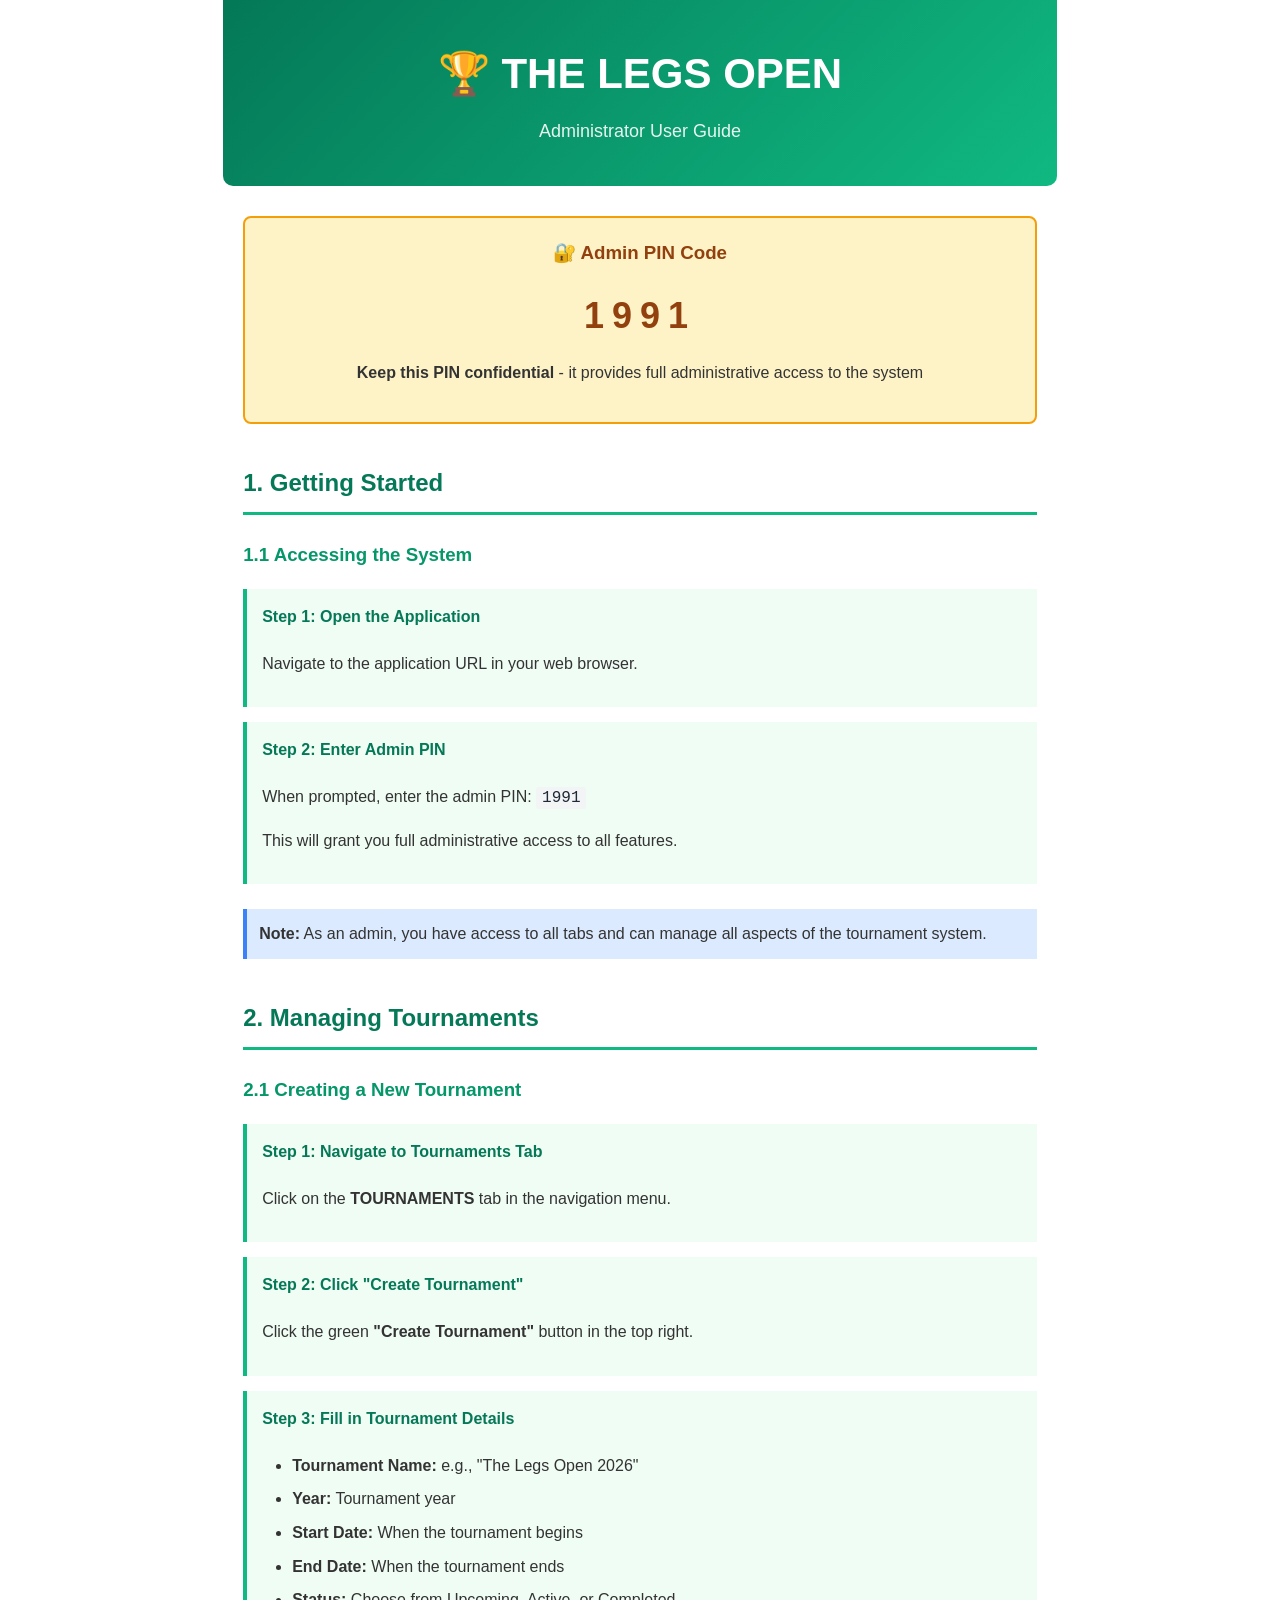
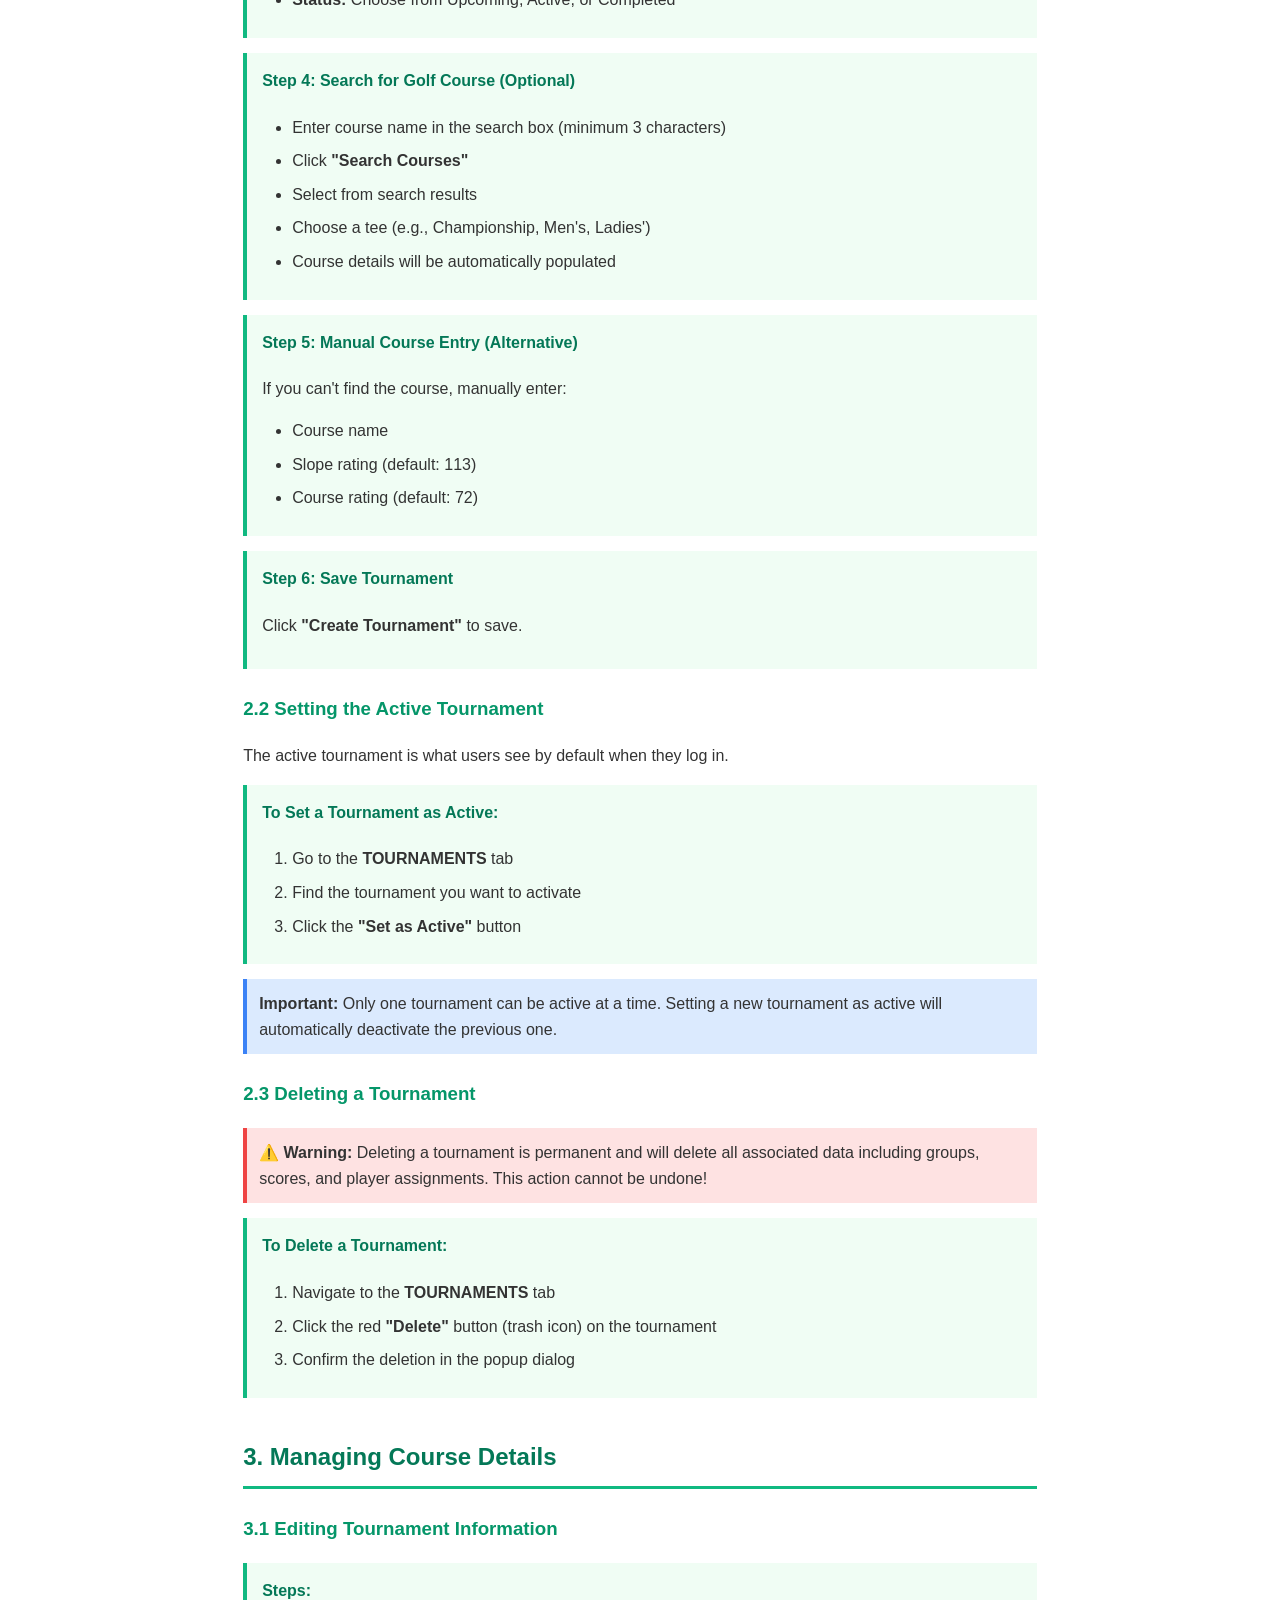
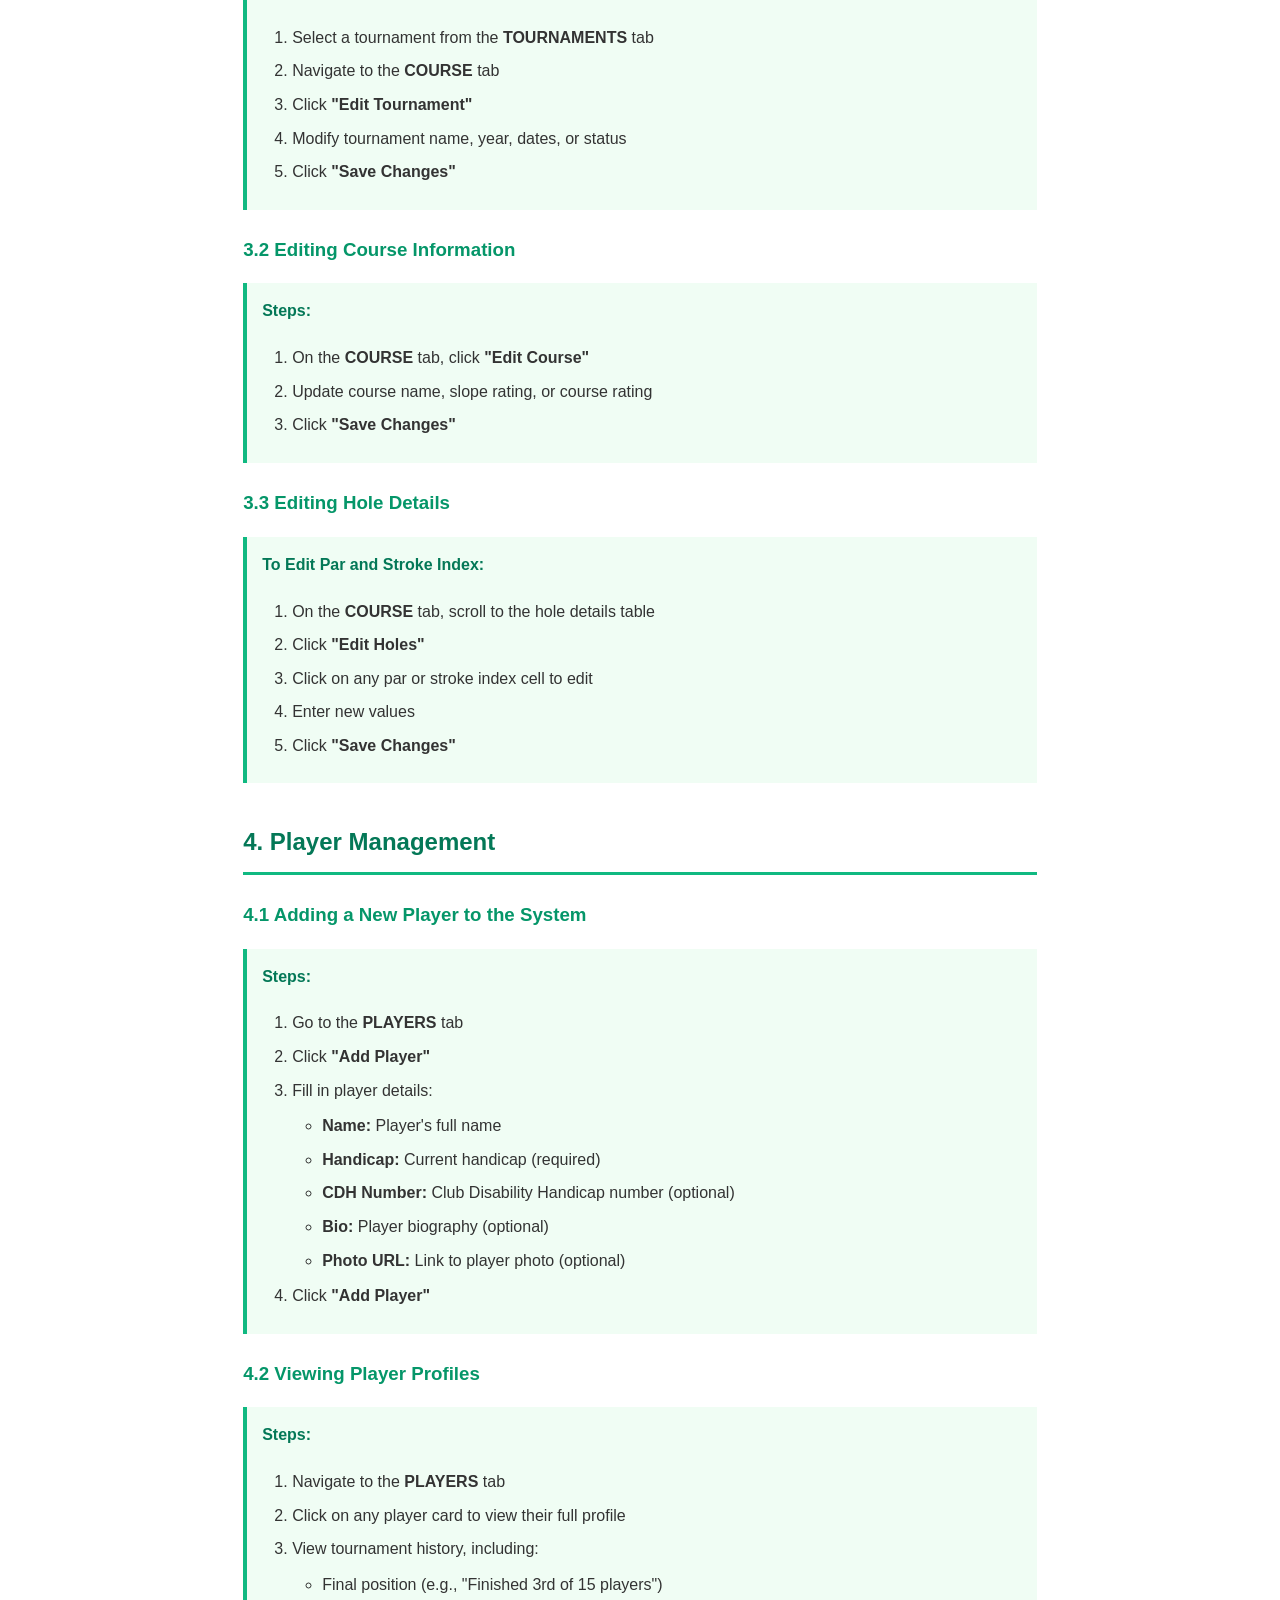
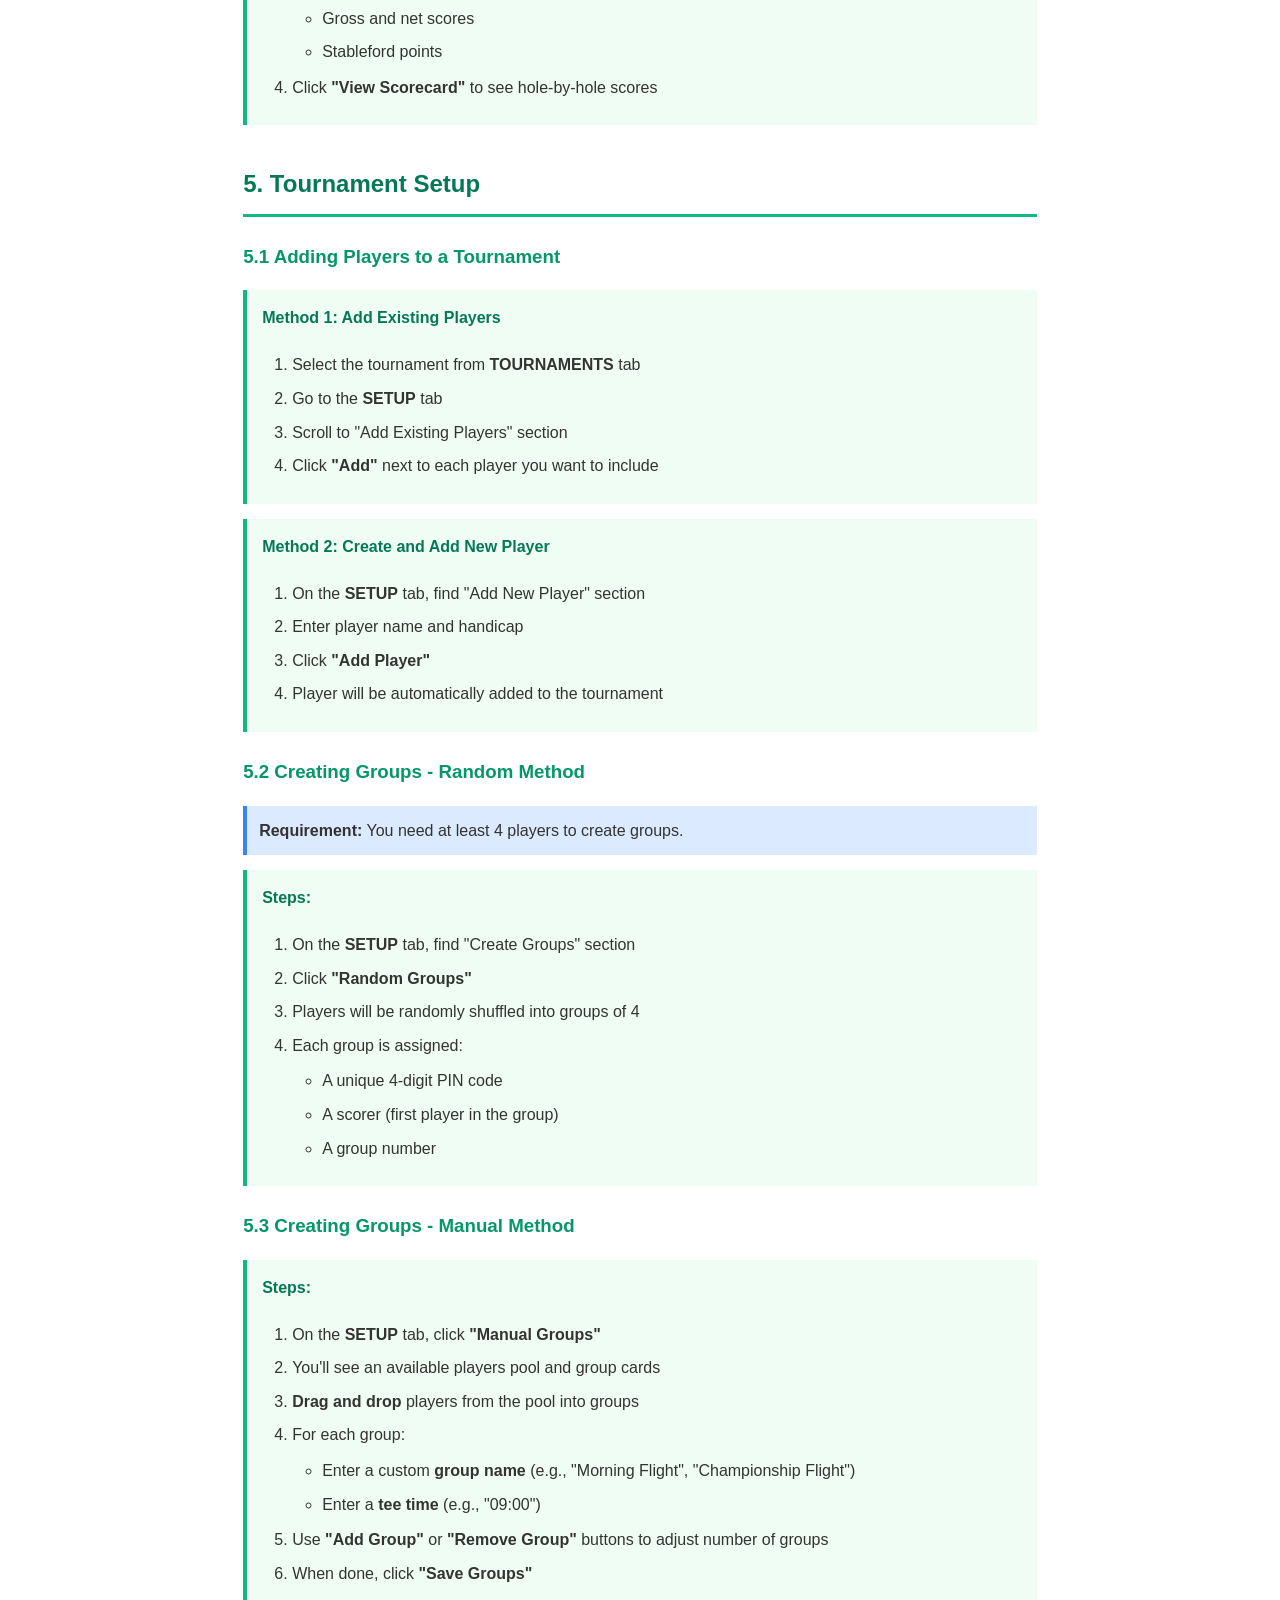
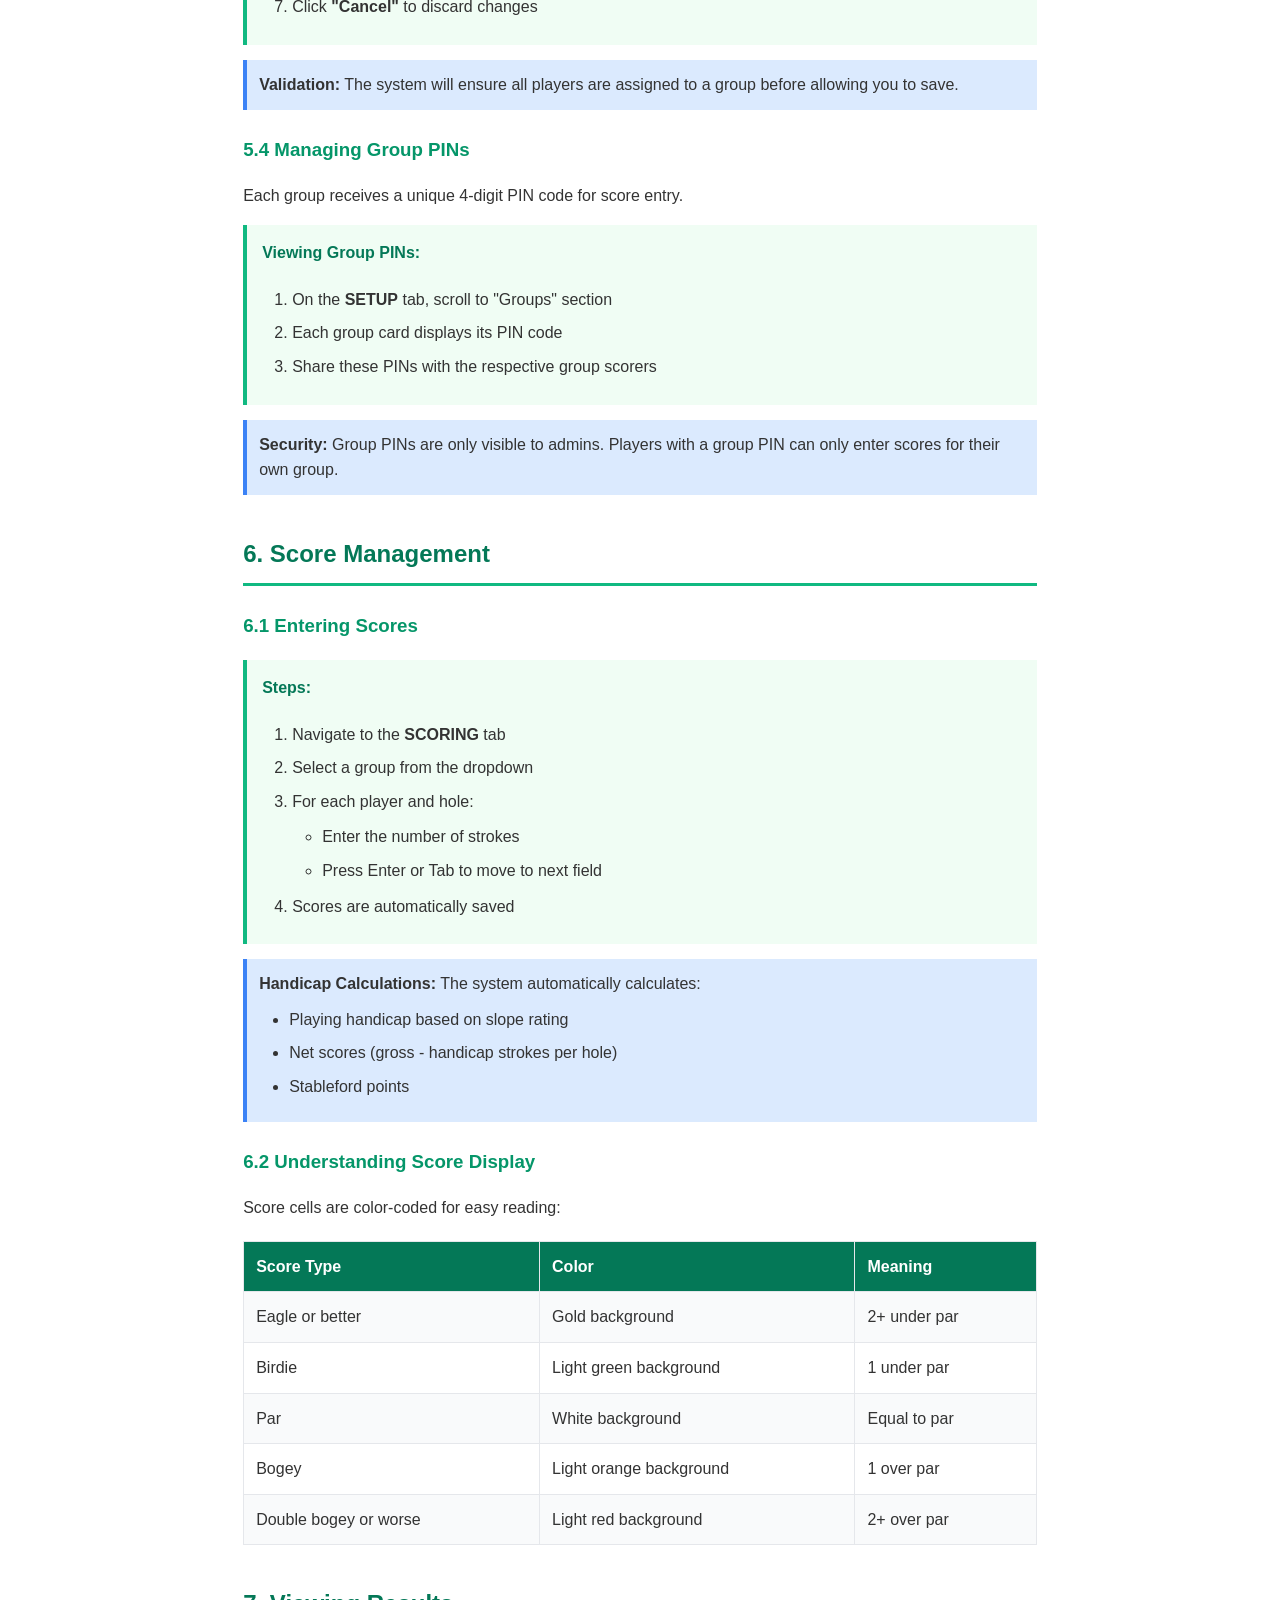
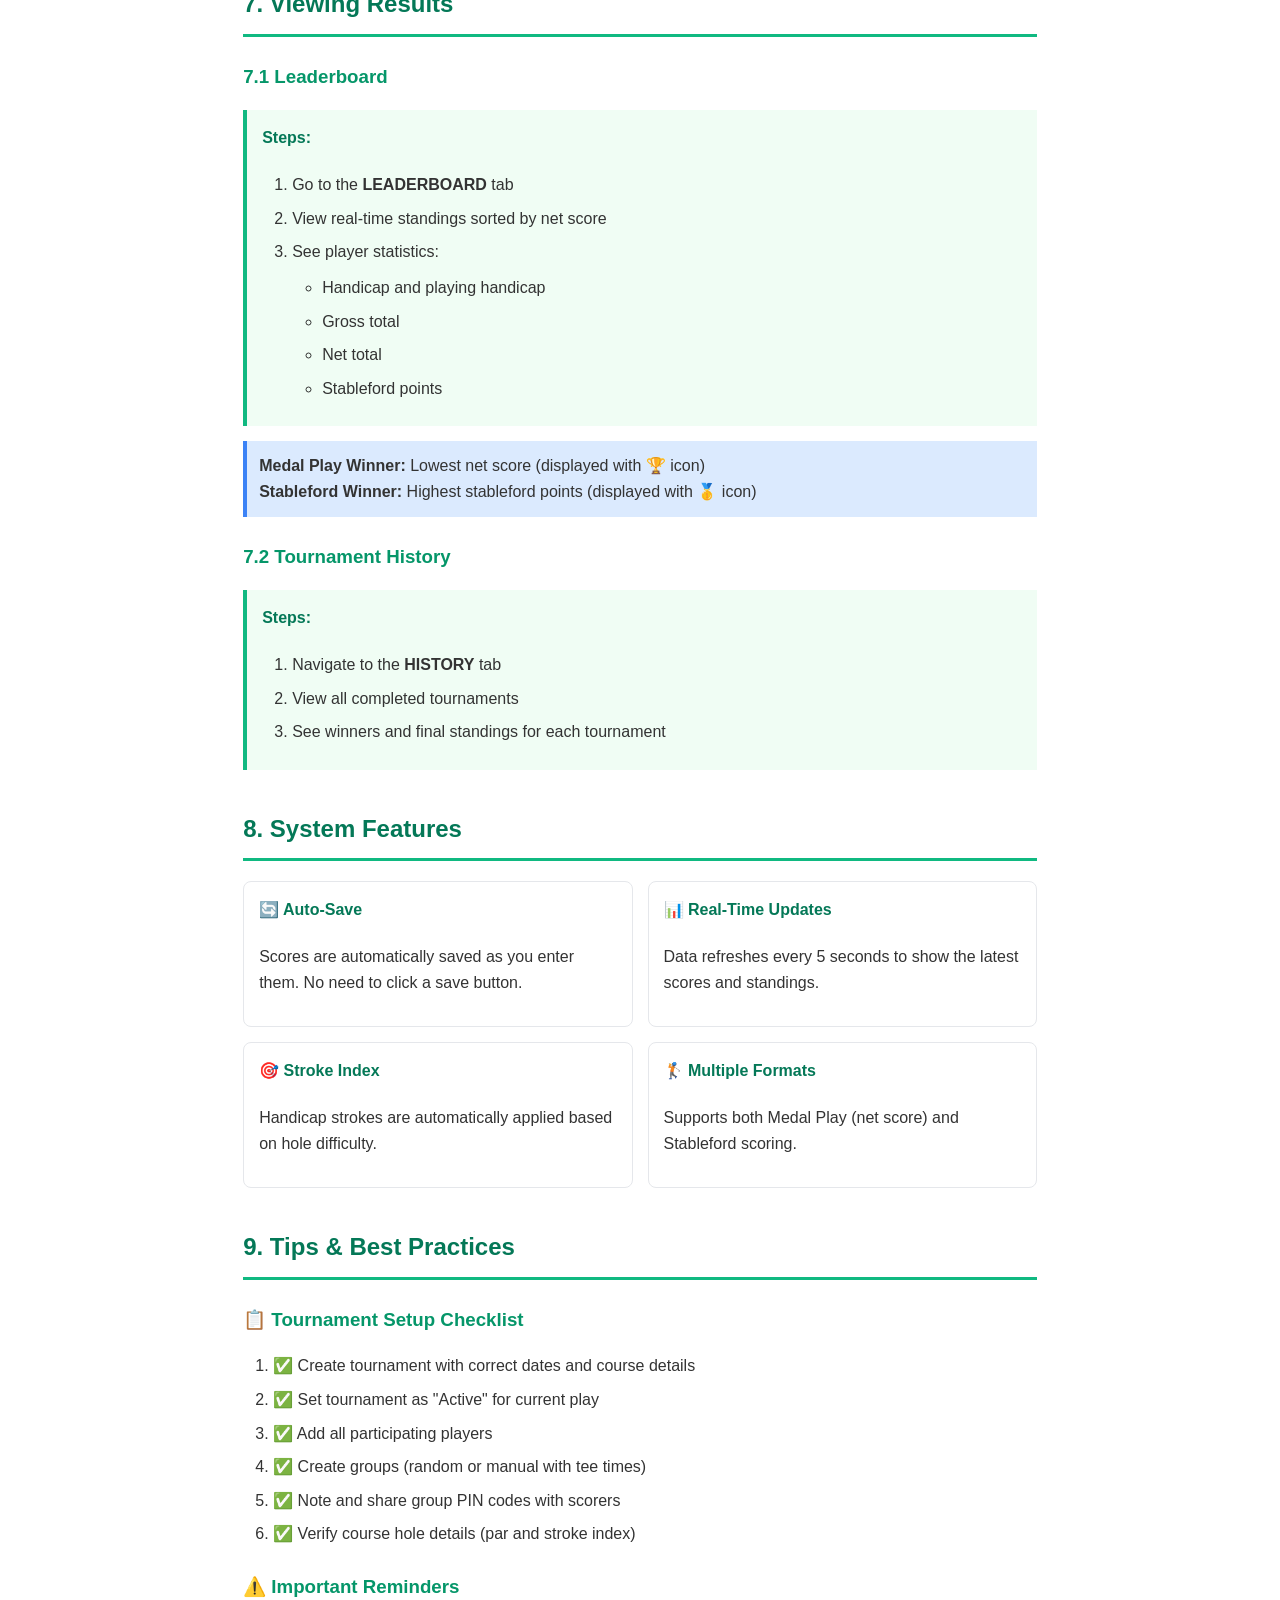
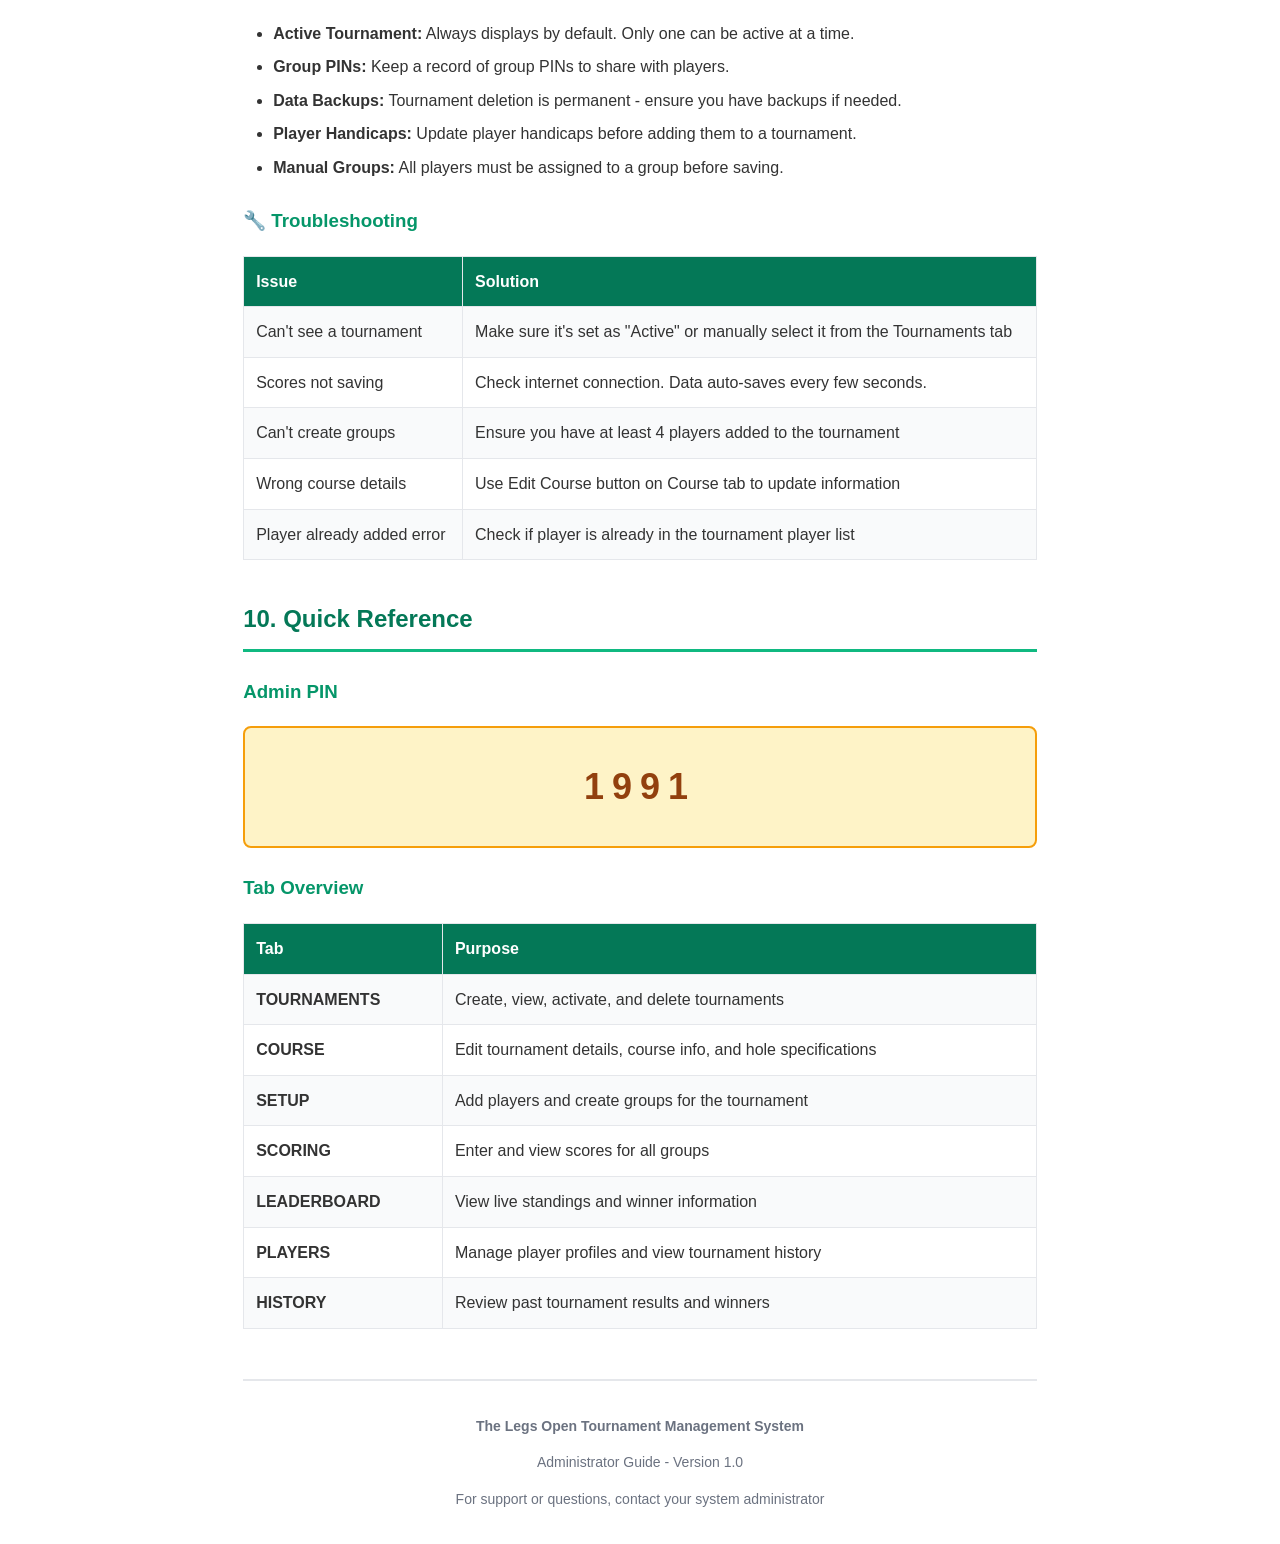
==== admin-guide.html @ a793afdf "initial files" ====
<!DOCTYPE html>
<html lang="en">
<head>
    <meta charset="UTF-8">
    <meta name="viewport" content="width=device-width, initial-scale=1.0">
    <title>The Legs Open - Admin User Guide</title>
    <style>
        @page {
            margin: 2cm;
        }

        body {
            font-family: 'Segoe UI', Tahoma, Geneva, Verdana, sans-serif;
            line-height: 1.6;
            color: #333;
            max-width: 210mm;
            margin: 0 auto;
            padding: 20px;
        }

        .header {
            text-align: center;
            background: linear-gradient(135deg, #047857 0%, #10b981 100%);
            color: white;
            padding: 40px 20px;
            margin: -20px -20px 30px -20px;
            border-radius: 0 0 10px 10px;
        }

        .header h1 {
            margin: 0;
            font-size: 42px;
            font-weight: bold;
        }

        .header p {
            margin: 10px 0 0 0;
            font-size: 18px;
            opacity: 0.9;
        }

        .pin-box {
            background: #fef3c7;
            border: 2px solid #f59e0b;
            border-radius: 8px;
            padding: 20px;
            margin: 20px 0;
            text-align: center;
        }

        .pin-box h3 {
            color: #92400e;
            margin-top: 0;
        }

        .pin-code {
            font-size: 36px;
            font-weight: bold;
            color: #92400e;
            letter-spacing: 8px;
            margin: 10px 0;
        }

        h2 {
            color: #047857;
            border-bottom: 3px solid #10b981;
            padding-bottom: 10px;
            margin-top: 40px;
            page-break-after: avoid;
        }

        h3 {
            color: #059669;
            margin-top: 25px;
            page-break-after: avoid;
        }

        .section {
            margin: 25px 0;
            page-break-inside: avoid;
        }

        .step {
            background: #f0fdf4;
            border-left: 4px solid #10b981;
            padding: 15px;
            margin: 15px 0;
            page-break-inside: avoid;
        }

        .step h4 {
            color: #047857;
            margin-top: 0;
        }

        .note {
            background: #dbeafe;
            border-left: 4px solid #3b82f6;
            padding: 12px;
            margin: 15px 0;
            page-break-inside: avoid;
        }

        .warning {
            background: #fee2e2;
            border-left: 4px solid #ef4444;
            padding: 12px;
            margin: 15px 0;
            page-break-inside: avoid;
        }

        ul, ol {
            margin: 10px 0;
            padding-left: 30px;
        }

        li {
            margin: 8px 0;
        }

        code {
            background: #f3f4f6;
            padding: 2px 6px;
            border-radius: 3px;
            font-family: 'Courier New', monospace;
            color: #1f2937;
        }

        .feature-grid {
            display: grid;
            grid-template-columns: 1fr 1fr;
            gap: 15px;
            margin: 20px 0;
        }

        .feature-card {
            background: white;
            border: 1px solid #e5e7eb;
            border-radius: 8px;
            padding: 15px;
            page-break-inside: avoid;
        }

        .feature-card h4 {
            color: #047857;
            margin-top: 0;
        }

        table {
            width: 100%;
            border-collapse: collapse;
            margin: 20px 0;
            page-break-inside: avoid;
        }

        th, td {
            border: 1px solid #e5e7eb;
            padding: 12px;
            text-align: left;
        }

        th {
            background: #047857;
            color: white;
            font-weight: bold;
        }

        tr:nth-child(even) {
            background: #f9fafb;
        }

        .footer {
            margin-top: 50px;
            padding-top: 20px;
            border-top: 2px solid #e5e7eb;
            text-align: center;
            color: #6b7280;
            font-size: 14px;
        }
    </style>
</head>
<body>
    <div class="header">
        <h1>🏆 THE LEGS OPEN</h1>
        <p>Administrator User Guide</p>
    </div>

    <div class="pin-box">
        <h3>🔐 Admin PIN Code</h3>
        <div class="pin-code">1991</div>
        <p><strong>Keep this PIN confidential</strong> - it provides full administrative access to the system</p>
    </div>

    <h2>1. Getting Started</h2>

    <div class="section">
        <h3>1.1 Accessing the System</h3>
        <div class="step">
            <h4>Step 1: Open the Application</h4>
            <p>Navigate to the application URL in your web browser.</p>
        </div>

        <div class="step">
            <h4>Step 2: Enter Admin PIN</h4>
            <p>When prompted, enter the admin PIN: <code>1991</code></p>
            <p>This will grant you full administrative access to all features.</p>
        </div>
    </div>

    <div class="note">
        <strong>Note:</strong> As an admin, you have access to all tabs and can manage all aspects of the tournament system.
    </div>

    <h2>2. Managing Tournaments</h2>

    <div class="section">
        <h3>2.1 Creating a New Tournament</h3>
        <div class="step">
            <h4>Step 1: Navigate to Tournaments Tab</h4>
            <p>Click on the <strong>TOURNAMENTS</strong> tab in the navigation menu.</p>
        </div>

        <div class="step">
            <h4>Step 2: Click "Create Tournament"</h4>
            <p>Click the green <strong>"Create Tournament"</strong> button in the top right.</p>
        </div>

        <div class="step">
            <h4>Step 3: Fill in Tournament Details</h4>
            <ul>
                <li><strong>Tournament Name:</strong> e.g., "The Legs Open 2026"</li>
                <li><strong>Year:</strong> Tournament year</li>
                <li><strong>Start Date:</strong> When the tournament begins</li>
                <li><strong>End Date:</strong> When the tournament ends</li>
                <li><strong>Status:</strong> Choose from Upcoming, Active, or Completed</li>
            </ul>
        </div>

        <div class="step">
            <h4>Step 4: Search for Golf Course (Optional)</h4>
            <ul>
                <li>Enter course name in the search box (minimum 3 characters)</li>
                <li>Click <strong>"Search Courses"</strong></li>
                <li>Select from search results</li>
                <li>Choose a tee (e.g., Championship, Men's, Ladies')</li>
                <li>Course details will be automatically populated</li>
            </ul>
        </div>

        <div class="step">
            <h4>Step 5: Manual Course Entry (Alternative)</h4>
            <p>If you can't find the course, manually enter:</p>
            <ul>
                <li>Course name</li>
                <li>Slope rating (default: 113)</li>
                <li>Course rating (default: 72)</li>
            </ul>
        </div>

        <div class="step">
            <h4>Step 6: Save Tournament</h4>
            <p>Click <strong>"Create Tournament"</strong> to save.</p>
        </div>
    </div>

    <div class="section">
        <h3>2.2 Setting the Active Tournament</h3>
        <p>The active tournament is what users see by default when they log in.</p>
        <div class="step">
            <h4>To Set a Tournament as Active:</h4>
            <ol>
                <li>Go to the <strong>TOURNAMENTS</strong> tab</li>
                <li>Find the tournament you want to activate</li>
                <li>Click the <strong>"Set as Active"</strong> button</li>
            </ol>
        </div>

        <div class="note">
            <strong>Important:</strong> Only one tournament can be active at a time. Setting a new tournament as active will automatically deactivate the previous one.
        </div>
    </div>

    <div class="section">
        <h3>2.3 Deleting a Tournament</h3>
        <div class="warning">
            <strong>⚠️ Warning:</strong> Deleting a tournament is permanent and will delete all associated data including groups, scores, and player assignments. This action cannot be undone!
        </div>

        <div class="step">
            <h4>To Delete a Tournament:</h4>
            <ol>
                <li>Navigate to the <strong>TOURNAMENTS</strong> tab</li>
                <li>Click the red <strong>"Delete"</strong> button (trash icon) on the tournament</li>
                <li>Confirm the deletion in the popup dialog</li>
            </ol>
        </div>
    </div>

    <h2>3. Managing Course Details</h2>

    <div class="section">
        <h3>3.1 Editing Tournament Information</h3>
        <div class="step">
            <h4>Steps:</h4>
            <ol>
                <li>Select a tournament from the <strong>TOURNAMENTS</strong> tab</li>
                <li>Navigate to the <strong>COURSE</strong> tab</li>
                <li>Click <strong>"Edit Tournament"</strong></li>
                <li>Modify tournament name, year, dates, or status</li>
                <li>Click <strong>"Save Changes"</strong></li>
            </ol>
        </div>
    </div>

    <div class="section">
        <h3>3.2 Editing Course Information</h3>
        <div class="step">
            <h4>Steps:</h4>
            <ol>
                <li>On the <strong>COURSE</strong> tab, click <strong>"Edit Course"</strong></li>
                <li>Update course name, slope rating, or course rating</li>
                <li>Click <strong>"Save Changes"</strong></li>
            </ol>
        </div>
    </div>

    <div class="section">
        <h3>3.3 Editing Hole Details</h3>
        <div class="step">
            <h4>To Edit Par and Stroke Index:</h4>
            <ol>
                <li>On the <strong>COURSE</strong> tab, scroll to the hole details table</li>
                <li>Click <strong>"Edit Holes"</strong></li>
                <li>Click on any par or stroke index cell to edit</li>
                <li>Enter new values</li>
                <li>Click <strong>"Save Changes"</strong></li>
            </ol>
        </div>
    </div>

    <h2>4. Player Management</h2>

    <div class="section">
        <h3>4.1 Adding a New Player to the System</h3>
        <div class="step">
            <h4>Steps:</h4>
            <ol>
                <li>Go to the <strong>PLAYERS</strong> tab</li>
                <li>Click <strong>"Add Player"</strong></li>
                <li>Fill in player details:
                    <ul>
                        <li><strong>Name:</strong> Player's full name</li>
                        <li><strong>Handicap:</strong> Current handicap (required)</li>
                        <li><strong>CDH Number:</strong> Club Disability Handicap number (optional)</li>
                        <li><strong>Bio:</strong> Player biography (optional)</li>
                        <li><strong>Photo URL:</strong> Link to player photo (optional)</li>
                    </ul>
                </li>
                <li>Click <strong>"Add Player"</strong></li>
            </ol>
        </div>
    </div>

    <div class="section">
        <h3>4.2 Viewing Player Profiles</h3>
        <div class="step">
            <h4>Steps:</h4>
            <ol>
                <li>Navigate to the <strong>PLAYERS</strong> tab</li>
                <li>Click on any player card to view their full profile</li>
                <li>View tournament history, including:
                    <ul>
                        <li>Final position (e.g., "Finished 3rd of 15 players")</li>
                        <li>Gross and net scores</li>
                        <li>Stableford points</li>
                    </ul>
                </li>
                <li>Click <strong>"View Scorecard"</strong> to see hole-by-hole scores</li>
            </ol>
        </div>
    </div>

    <h2>5. Tournament Setup</h2>

    <div class="section">
        <h3>5.1 Adding Players to a Tournament</h3>

        <div class="step">
            <h4>Method 1: Add Existing Players</h4>
            <ol>
                <li>Select the tournament from <strong>TOURNAMENTS</strong> tab</li>
                <li>Go to the <strong>SETUP</strong> tab</li>
                <li>Scroll to "Add Existing Players" section</li>
                <li>Click <strong>"Add"</strong> next to each player you want to include</li>
            </ol>
        </div>

        <div class="step">
            <h4>Method 2: Create and Add New Player</h4>
            <ol>
                <li>On the <strong>SETUP</strong> tab, find "Add New Player" section</li>
                <li>Enter player name and handicap</li>
                <li>Click <strong>"Add Player"</strong></li>
                <li>Player will be automatically added to the tournament</li>
            </ol>
        </div>
    </div>

    <div class="section">
        <h3>5.2 Creating Groups - Random Method</h3>
        <div class="note">
            <strong>Requirement:</strong> You need at least 4 players to create groups.
        </div>

        <div class="step">
            <h4>Steps:</h4>
            <ol>
                <li>On the <strong>SETUP</strong> tab, find "Create Groups" section</li>
                <li>Click <strong>"Random Groups"</strong></li>
                <li>Players will be randomly shuffled into groups of 4</li>
                <li>Each group is assigned:
                    <ul>
                        <li>A unique 4-digit PIN code</li>
                        <li>A scorer (first player in the group)</li>
                        <li>A group number</li>
                    </ul>
                </li>
            </ol>
        </div>
    </div>

    <div class="section">
        <h3>5.3 Creating Groups - Manual Method</h3>
        <div class="step">
            <h4>Steps:</h4>
            <ol>
                <li>On the <strong>SETUP</strong> tab, click <strong>"Manual Groups"</strong></li>
                <li>You'll see an available players pool and group cards</li>
                <li><strong>Drag and drop</strong> players from the pool into groups</li>
                <li>For each group:
                    <ul>
                        <li>Enter a custom <strong>group name</strong> (e.g., "Morning Flight", "Championship Flight")</li>
                        <li>Enter a <strong>tee time</strong> (e.g., "09:00")</li>
                    </ul>
                </li>
                <li>Use <strong>"Add Group"</strong> or <strong>"Remove Group"</strong> buttons to adjust number of groups</li>
                <li>When done, click <strong>"Save Groups"</strong></li>
                <li>Click <strong>"Cancel"</strong> to discard changes</li>
            </ol>
        </div>

        <div class="note">
            <strong>Validation:</strong> The system will ensure all players are assigned to a group before allowing you to save.
        </div>
    </div>

    <div class="section">
        <h3>5.4 Managing Group PINs</h3>
        <p>Each group receives a unique 4-digit PIN code for score entry.</p>

        <div class="step">
            <h4>Viewing Group PINs:</h4>
            <ol>
                <li>On the <strong>SETUP</strong> tab, scroll to "Groups" section</li>
                <li>Each group card displays its PIN code</li>
                <li>Share these PINs with the respective group scorers</li>
            </ol>
        </div>

        <div class="note">
            <strong>Security:</strong> Group PINs are only visible to admins. Players with a group PIN can only enter scores for their own group.
        </div>
    </div>

    <h2>6. Score Management</h2>

    <div class="section">
        <h3>6.1 Entering Scores</h3>
        <div class="step">
            <h4>Steps:</h4>
            <ol>
                <li>Navigate to the <strong>SCORING</strong> tab</li>
                <li>Select a group from the dropdown</li>
                <li>For each player and hole:
                    <ul>
                        <li>Enter the number of strokes</li>
                        <li>Press Enter or Tab to move to next field</li>
                    </ul>
                </li>
                <li>Scores are automatically saved</li>
            </ol>
        </div>

        <div class="note">
            <strong>Handicap Calculations:</strong> The system automatically calculates:
            <ul>
                <li>Playing handicap based on slope rating</li>
                <li>Net scores (gross - handicap strokes per hole)</li>
                <li>Stableford points</li>
            </ul>
        </div>
    </div>

    <div class="section">
        <h3>6.2 Understanding Score Display</h3>
        <p>Score cells are color-coded for easy reading:</p>
        <table>
            <tr>
                <th>Score Type</th>
                <th>Color</th>
                <th>Meaning</th>
            </tr>
            <tr>
                <td>Eagle or better</td>
                <td>Gold background</td>
                <td>2+ under par</td>
            </tr>
            <tr>
                <td>Birdie</td>
                <td>Light green background</td>
                <td>1 under par</td>
            </tr>
            <tr>
                <td>Par</td>
                <td>White background</td>
                <td>Equal to par</td>
            </tr>
            <tr>
                <td>Bogey</td>
                <td>Light orange background</td>
                <td>1 over par</td>
            </tr>
            <tr>
                <td>Double bogey or worse</td>
                <td>Light red background</td>
                <td>2+ over par</td>
            </tr>
        </table>
    </div>

    <h2>7. Viewing Results</h2>

    <div class="section">
        <h3>7.1 Leaderboard</h3>
        <div class="step">
            <h4>Steps:</h4>
            <ol>
                <li>Go to the <strong>LEADERBOARD</strong> tab</li>
                <li>View real-time standings sorted by net score</li>
                <li>See player statistics:
                    <ul>
                        <li>Handicap and playing handicap</li>
                        <li>Gross total</li>
                        <li>Net total</li>
                        <li>Stableford points</li>
                    </ul>
                </li>
            </ol>
        </div>

        <div class="note">
            <strong>Medal Play Winner:</strong> Lowest net score (displayed with 🏆 icon)<br>
            <strong>Stableford Winner:</strong> Highest stableford points (displayed with 🥇 icon)
        </div>
    </div>

    <div class="section">
        <h3>7.2 Tournament History</h3>
        <div class="step">
            <h4>Steps:</h4>
            <ol>
                <li>Navigate to the <strong>HISTORY</strong> tab</li>
                <li>View all completed tournaments</li>
                <li>See winners and final standings for each tournament</li>
            </ol>
        </div>
    </div>

    <h2>8. System Features</h2>

    <div class="feature-grid">
        <div class="feature-card">
            <h4>🔄 Auto-Save</h4>
            <p>Scores are automatically saved as you enter them. No need to click a save button.</p>
        </div>

        <div class="feature-card">
            <h4>📊 Real-Time Updates</h4>
            <p>Data refreshes every 5 seconds to show the latest scores and standings.</p>
        </div>

        <div class="feature-card">
            <h4>🎯 Stroke Index</h4>
            <p>Handicap strokes are automatically applied based on hole difficulty.</p>
        </div>

        <div class="feature-card">
            <h4>🏌️ Multiple Formats</h4>
            <p>Supports both Medal Play (net score) and Stableford scoring.</p>
        </div>
    </div>

    <h2>9. Tips & Best Practices</h2>

    <div class="section">
        <h3>📋 Tournament Setup Checklist</h3>
        <ol>
            <li>✅ Create tournament with correct dates and course details</li>
            <li>✅ Set tournament as "Active" for current play</li>
            <li>✅ Add all participating players</li>
            <li>✅ Create groups (random or manual with tee times)</li>
            <li>✅ Note and share group PIN codes with scorers</li>
            <li>✅ Verify course hole details (par and stroke index)</li>
        </ol>
    </div>

    <div class="section">
        <h3>⚠️ Important Reminders</h3>
        <ul>
            <li><strong>Active Tournament:</strong> Always displays by default. Only one can be active at a time.</li>
            <li><strong>Group PINs:</strong> Keep a record of group PINs to share with players.</li>
            <li><strong>Data Backups:</strong> Tournament deletion is permanent - ensure you have backups if needed.</li>
            <li><strong>Player Handicaps:</strong> Update player handicaps before adding them to a tournament.</li>
            <li><strong>Manual Groups:</strong> All players must be assigned to a group before saving.</li>
        </ul>
    </div>

    <div class="section">
        <h3>🔧 Troubleshooting</h3>
        <table>
            <tr>
                <th>Issue</th>
                <th>Solution</th>
            </tr>
            <tr>
                <td>Can't see a tournament</td>
                <td>Make sure it's set as "Active" or manually select it from the Tournaments tab</td>
            </tr>
            <tr>
                <td>Scores not saving</td>
                <td>Check internet connection. Data auto-saves every few seconds.</td>
            </tr>
            <tr>
                <td>Can't create groups</td>
                <td>Ensure you have at least 4 players added to the tournament</td>
            </tr>
            <tr>
                <td>Wrong course details</td>
                <td>Use Edit Course button on Course tab to update information</td>
            </tr>
            <tr>
                <td>Player already added error</td>
                <td>Check if player is already in the tournament player list</td>
            </tr>
        </table>
    </div>

    <h2>10. Quick Reference</h2>

    <div class="section">
        <h3>Admin PIN</h3>
        <div class="pin-box">
            <div class="pin-code">1991</div>
        </div>
    </div>

    <div class="section">
        <h3>Tab Overview</h3>
        <table>
            <tr>
                <th>Tab</th>
                <th>Purpose</th>
            </tr>
            <tr>
                <td><strong>TOURNAMENTS</strong></td>
                <td>Create, view, activate, and delete tournaments</td>
            </tr>
            <tr>
                <td><strong>COURSE</strong></td>
                <td>Edit tournament details, course info, and hole specifications</td>
            </tr>
            <tr>
                <td><strong>SETUP</strong></td>
                <td>Add players and create groups for the tournament</td>
            </tr>
            <tr>
                <td><strong>SCORING</strong></td>
                <td>Enter and view scores for all groups</td>
            </tr>
            <tr>
                <td><strong>LEADERBOARD</strong></td>
                <td>View live standings and winner information</td>
            </tr>
            <tr>
                <td><strong>PLAYERS</strong></td>
                <td>Manage player profiles and view tournament history</td>
            </tr>
            <tr>
                <td><strong>HISTORY</strong></td>
                <td>Review past tournament results and winners</td>
            </tr>
        </table>
    </div>

    <div class="footer">
        <p><strong>The Legs Open Tournament Management System</strong></p>
        <p>Administrator Guide - Version 1.0</p>
        <p>For support or questions, contact your system administrator</p>
    </div>
</body>
</html>
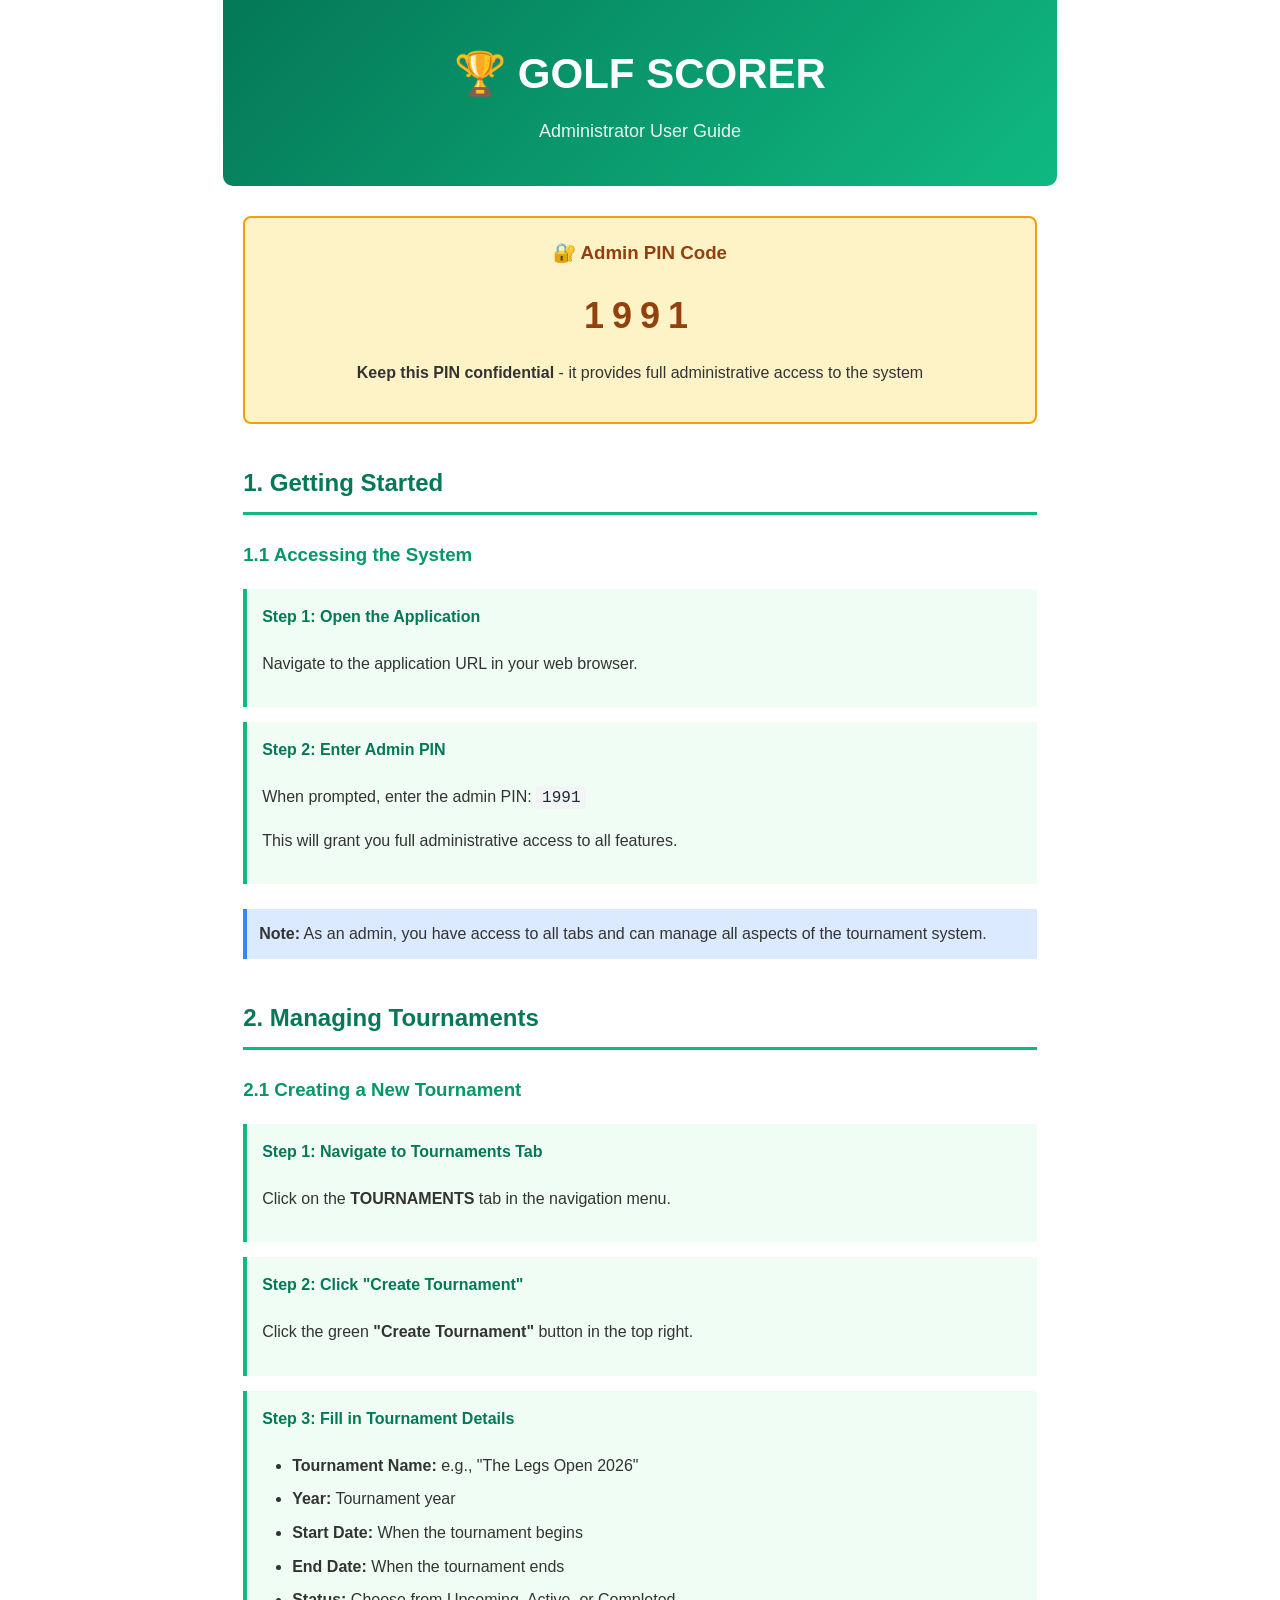
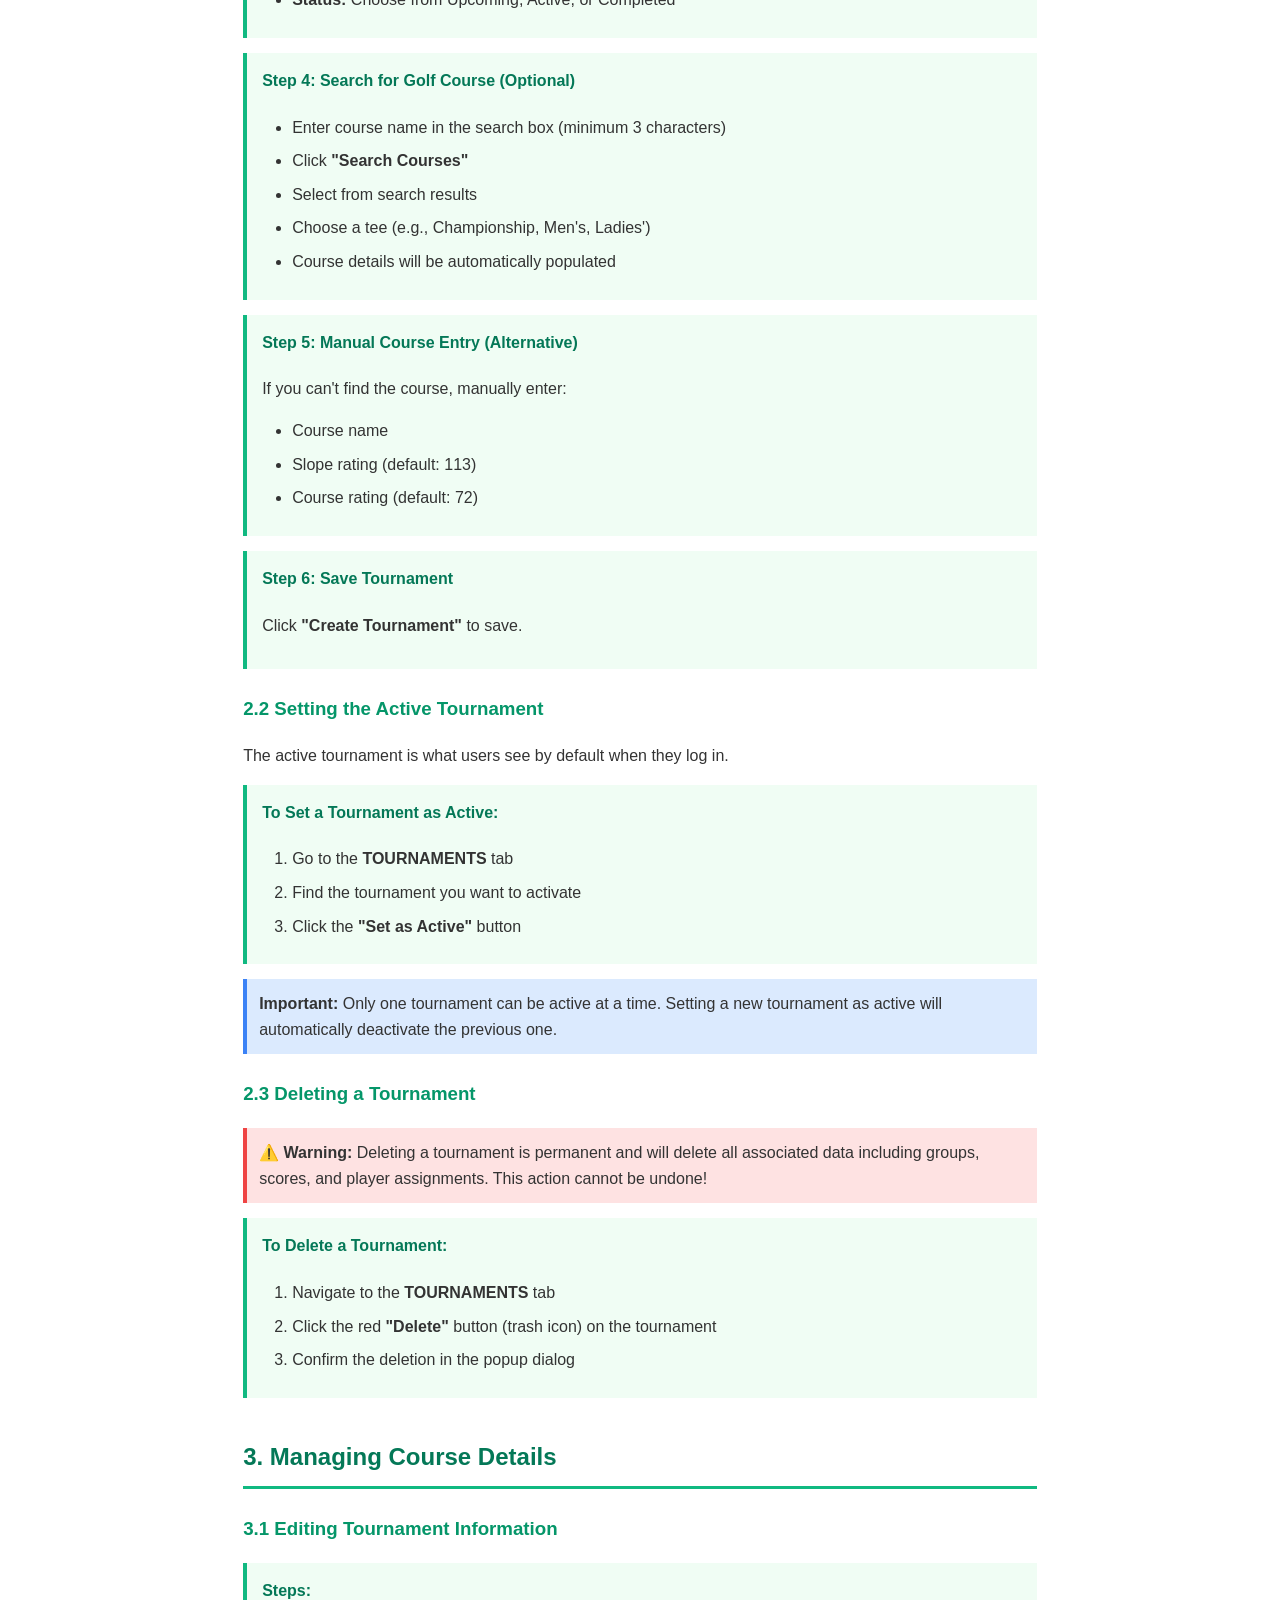
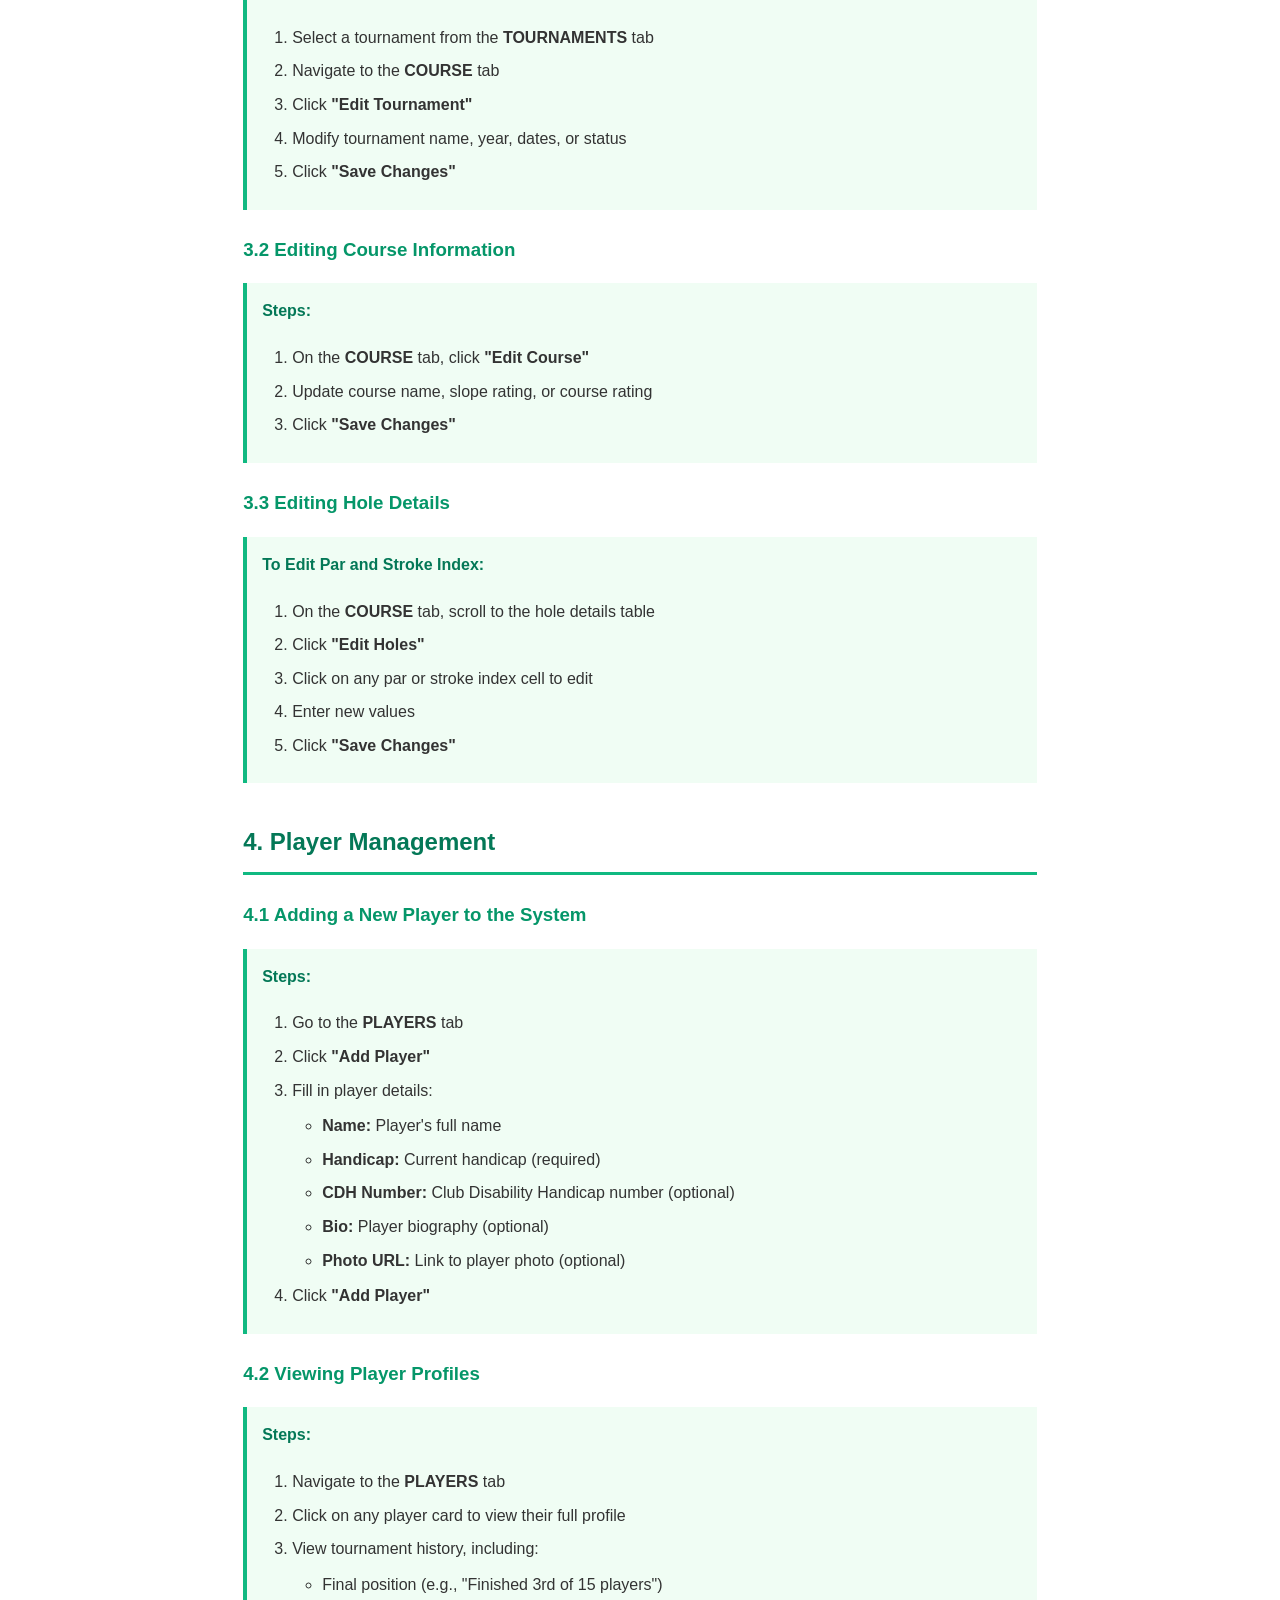
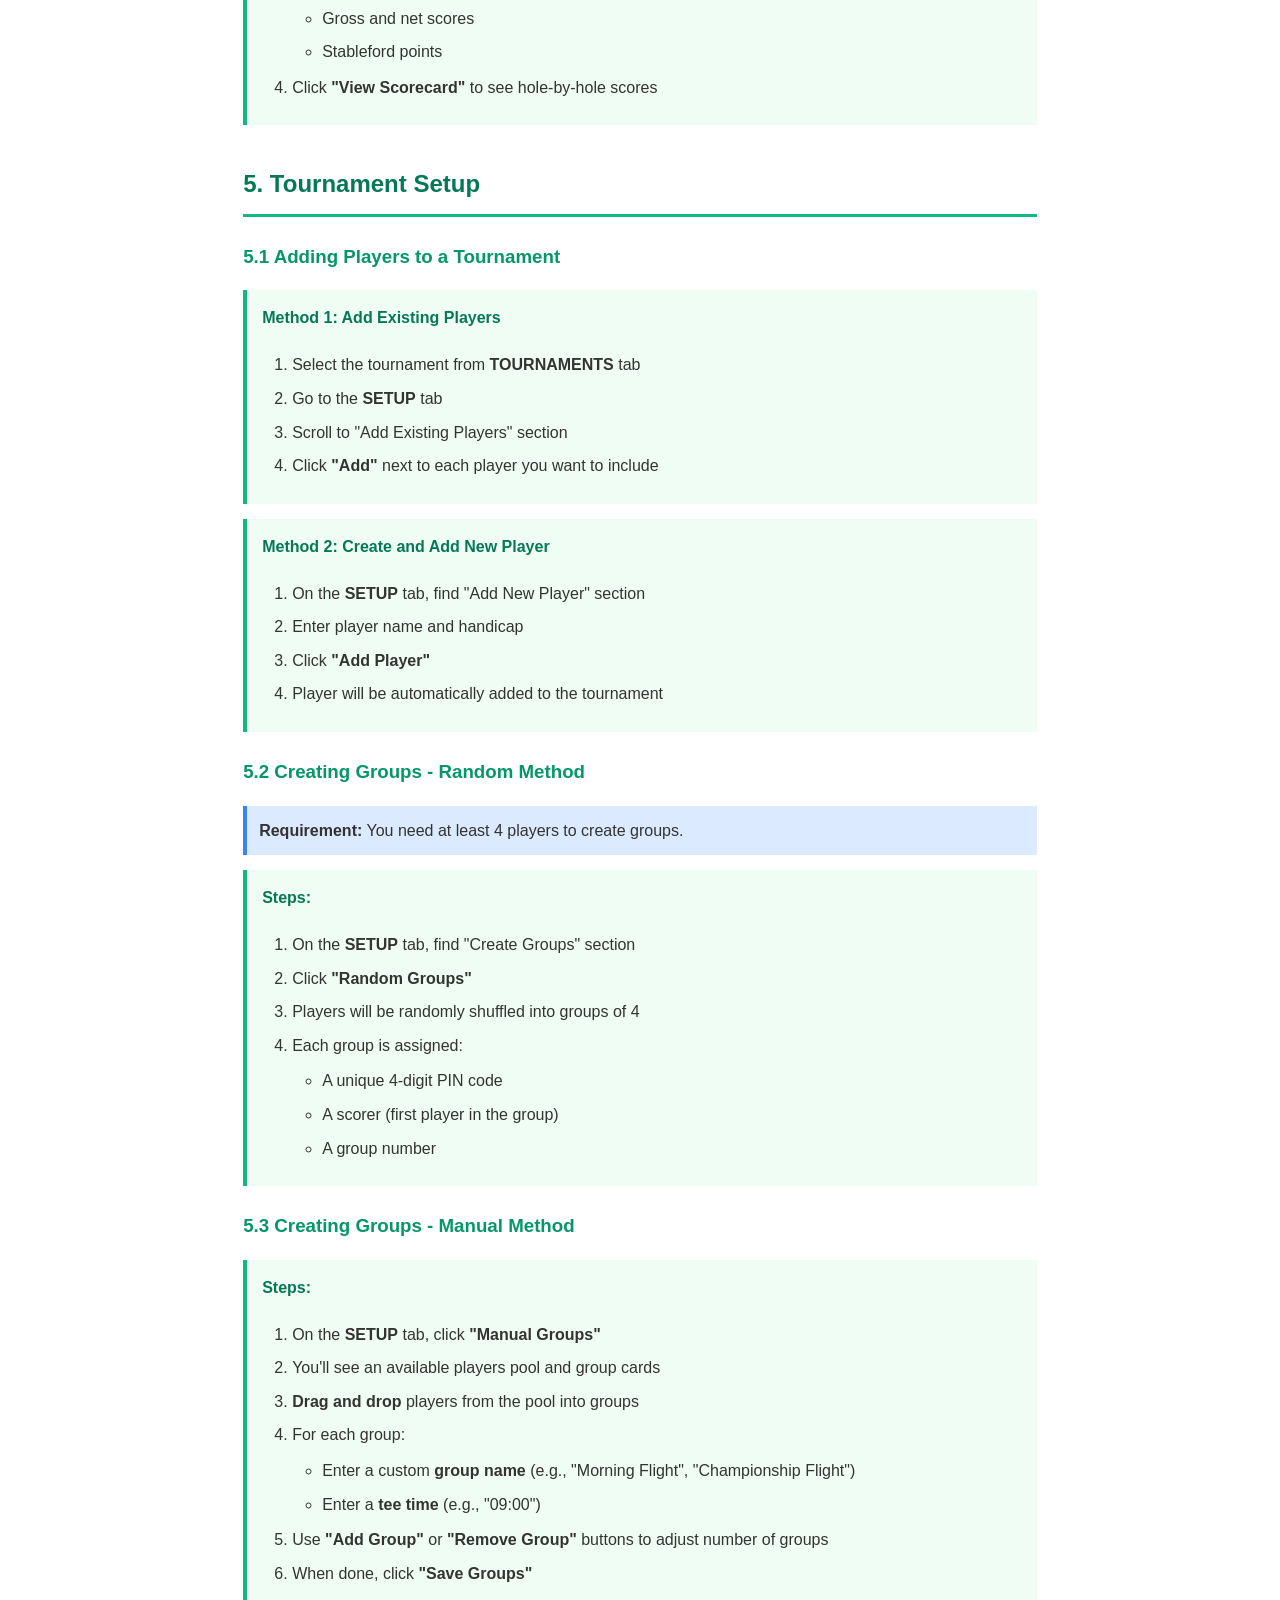
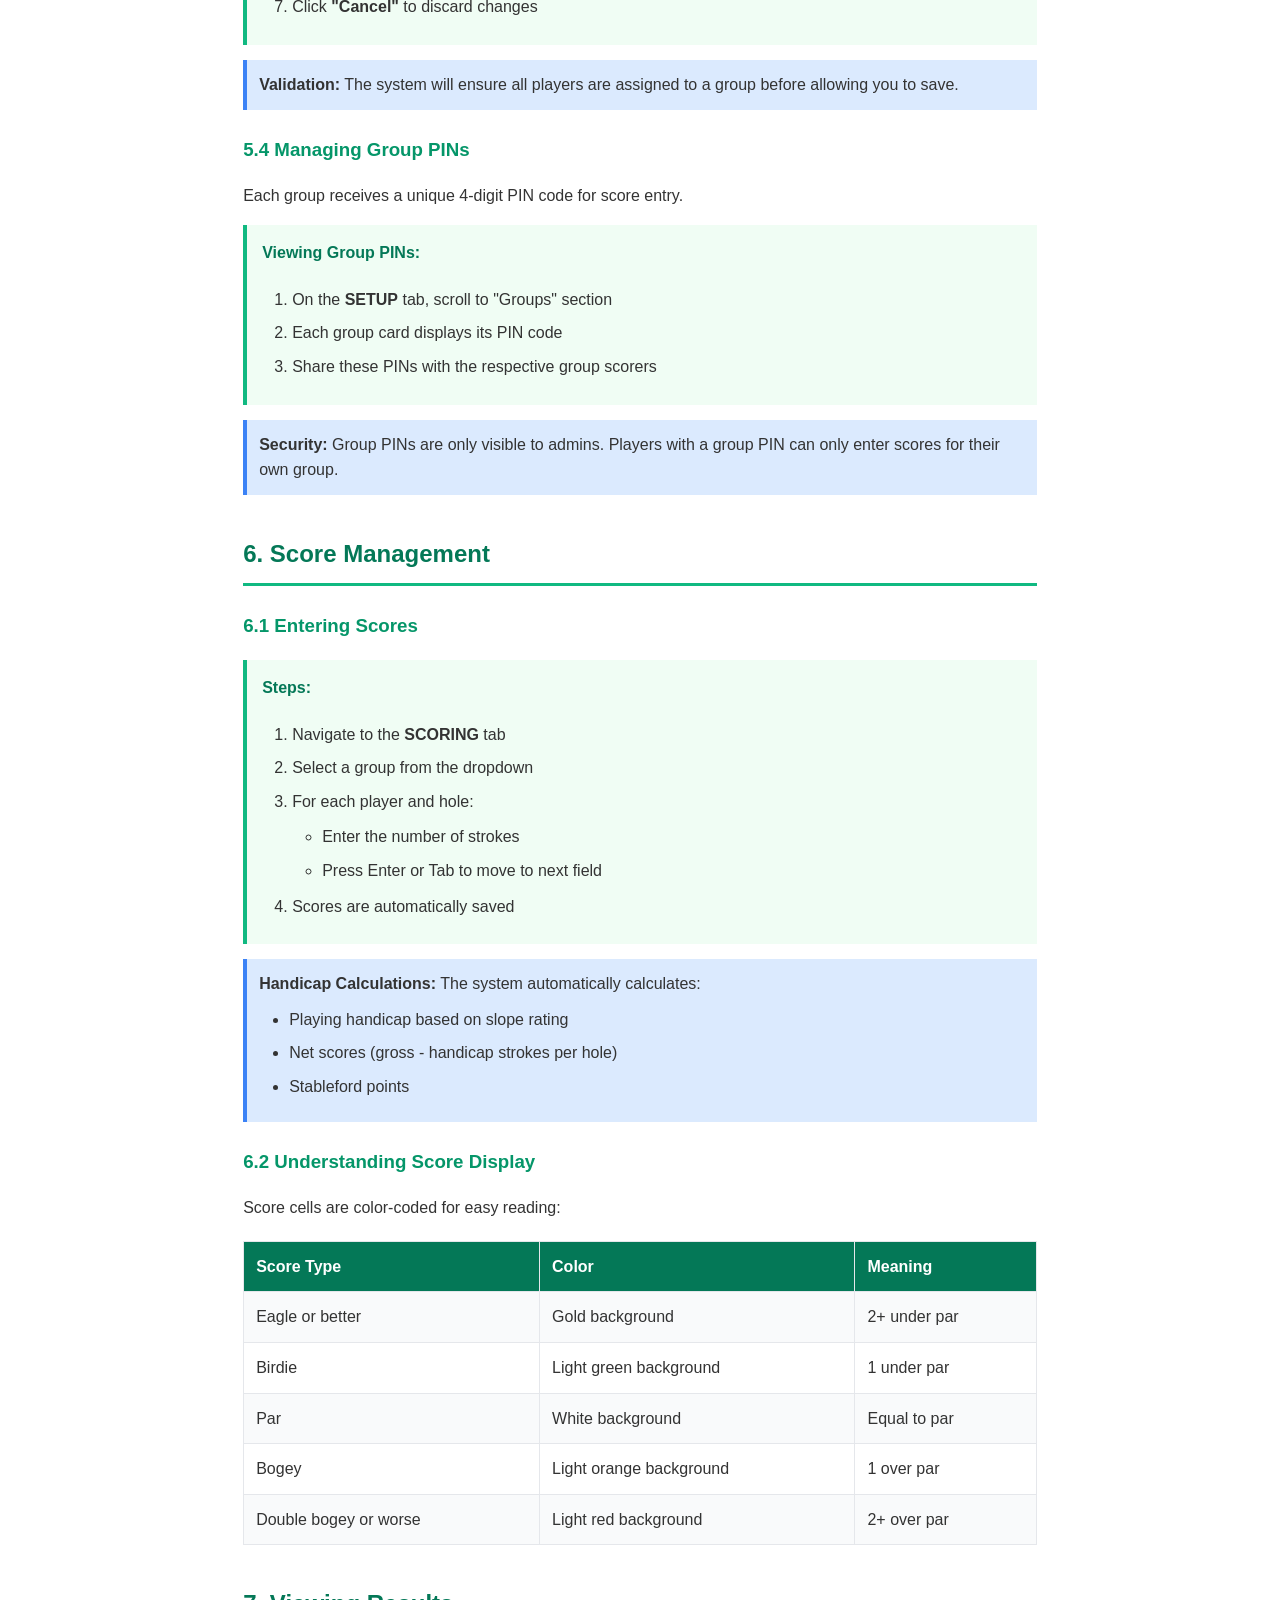
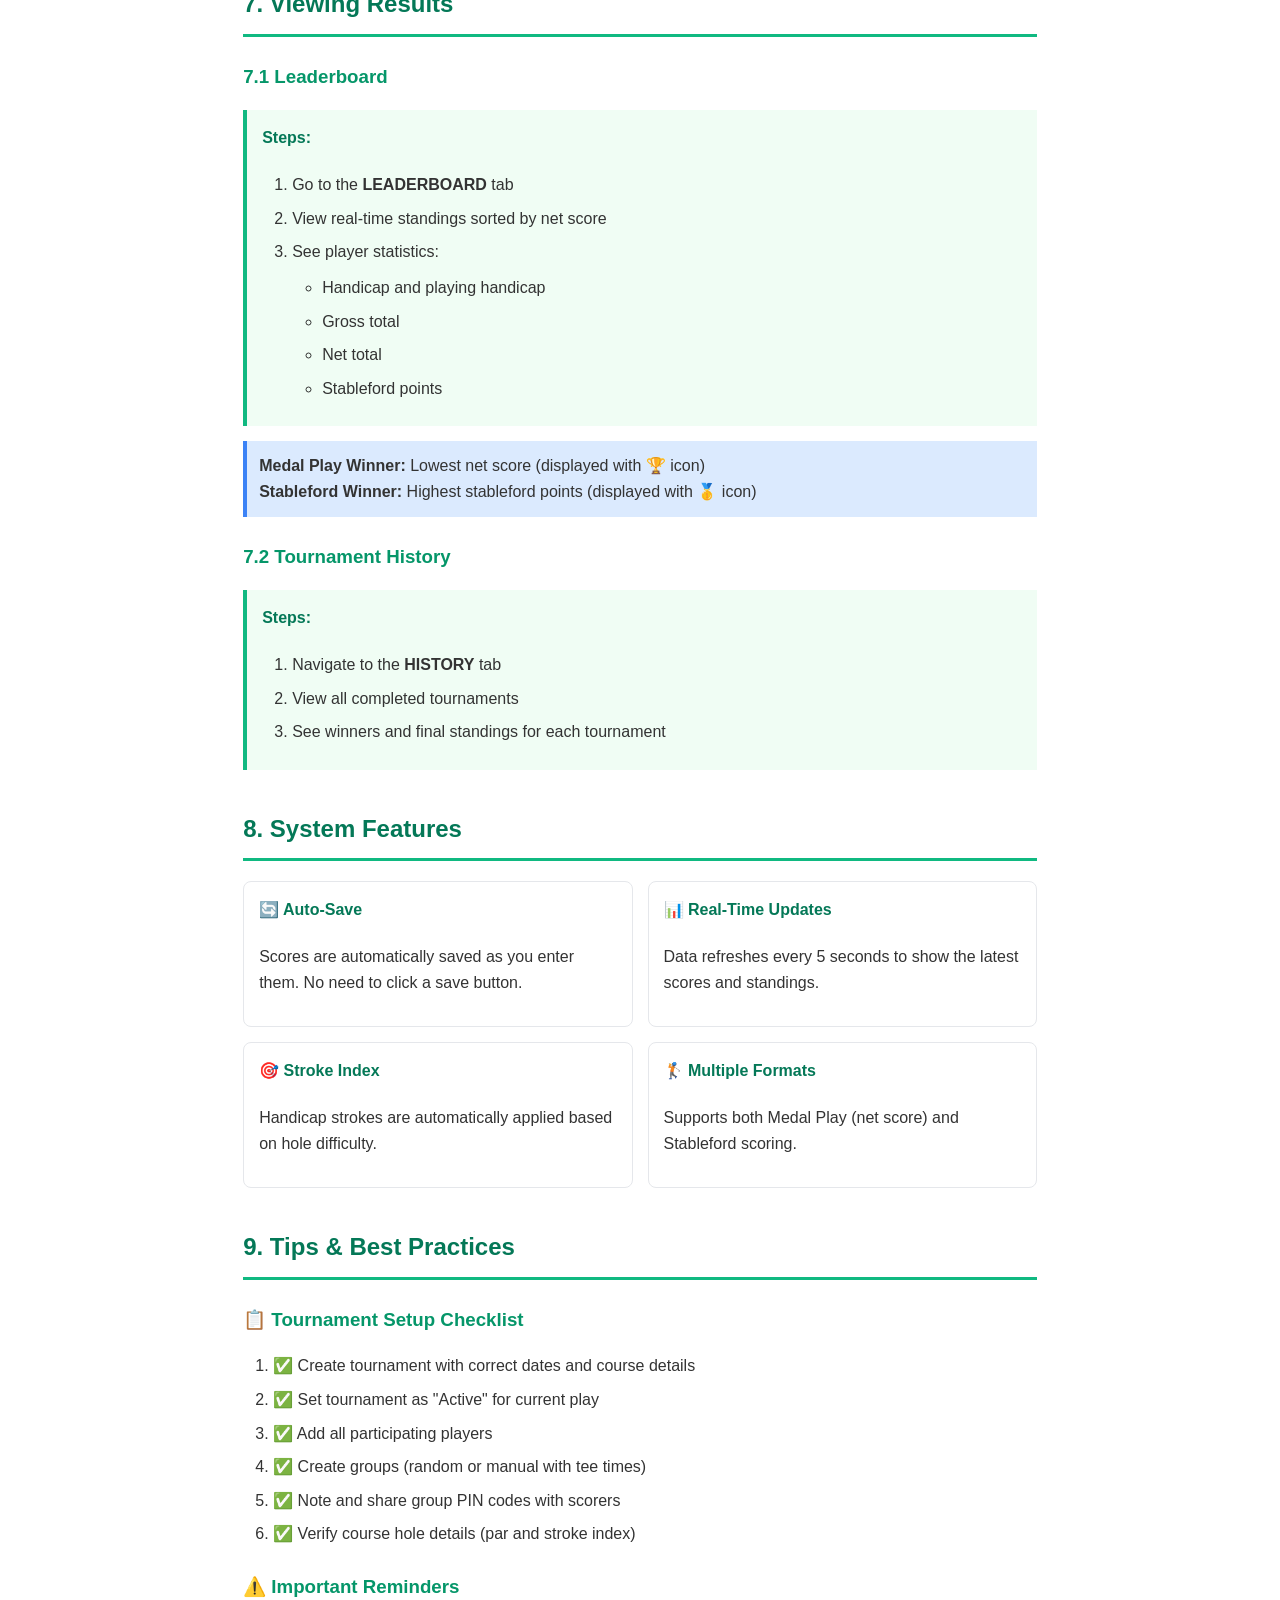
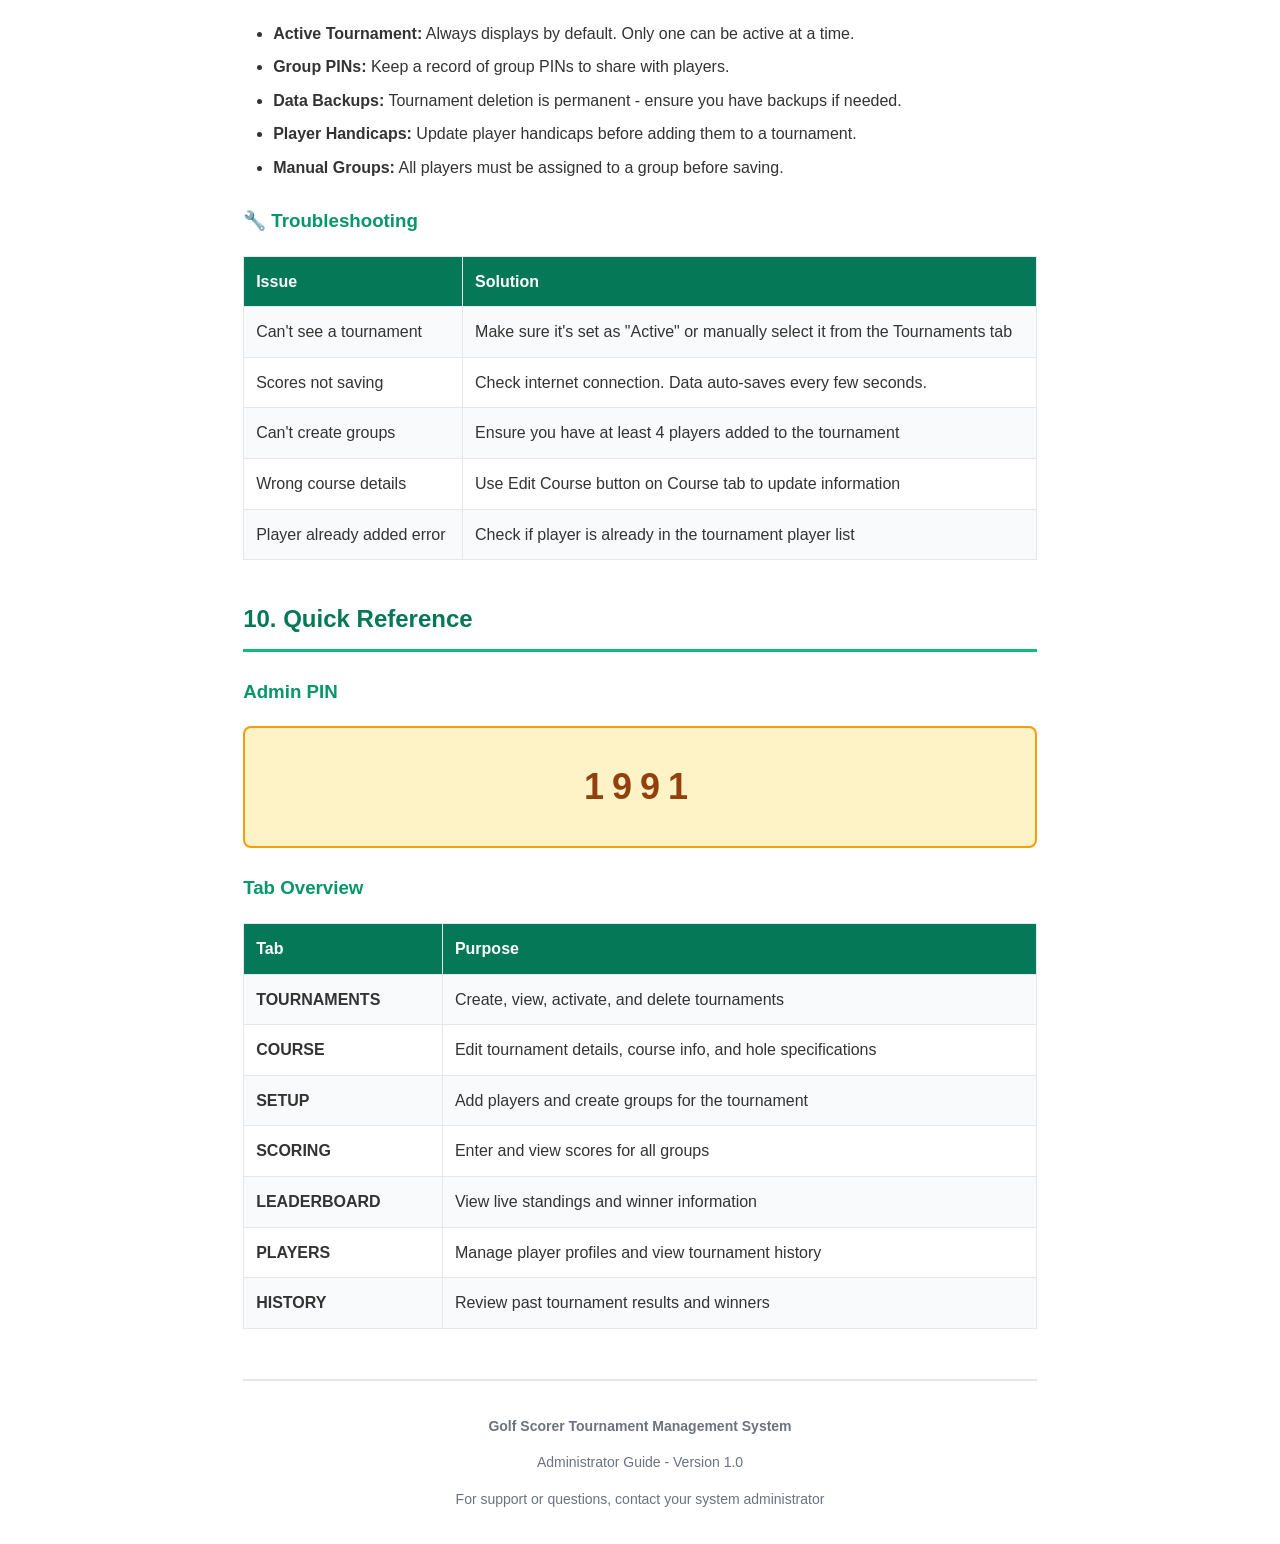
==== commit 5dba4e59: "Update project references from "The Legs Open" to "Golf Scorer" across documentation and codebase" ====
--- a/admin-guide.html
+++ b/admin-guide.html
@@ -3,7 +3,7 @@
 <head>
     <meta charset="UTF-8">
     <meta name="viewport" content="width=device-width, initial-scale=1.0">
-    <title>The Legs Open - Admin User Guide</title>
+    <title>Golf Scorer - Admin User Guide</title>
     <style>
         @page {
             margin: 2cm;
@@ -181,7 +181,7 @@
 </head>
 <body>
     <div class="header">
-        <h1>🏆 THE LEGS OPEN</h1>
+        <h1>🏆 GOLF SCORER</h1>
         <p>Administrator User Guide</p>
     </div>
 
@@ -703,7 +703,7 @@
     </div>
 
     <div class="footer">
-        <p><strong>The Legs Open Tournament Management System</strong></p>
+        <p><strong>Golf Scorer Tournament Management System</strong></p>
         <p>Administrator Guide - Version 1.0</p>
         <p>For support or questions, contact your system administrator</p>
     </div>
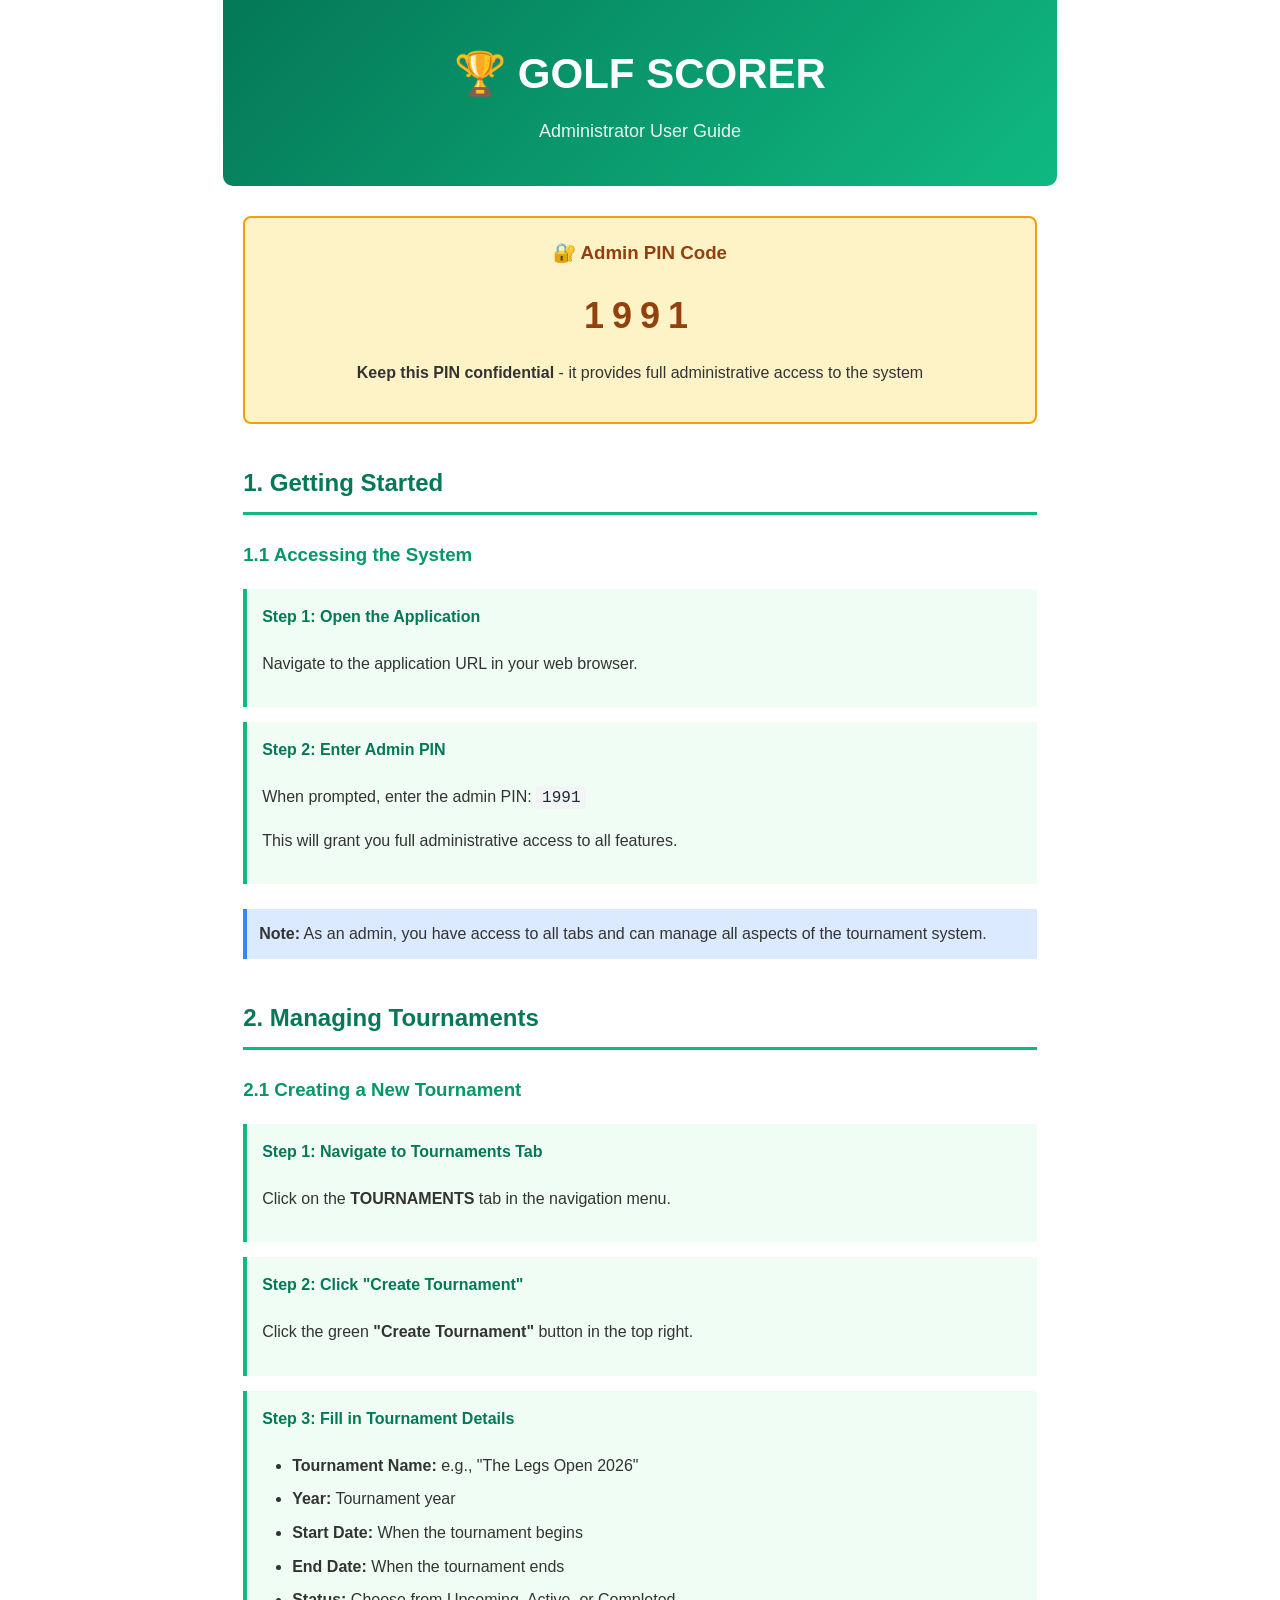
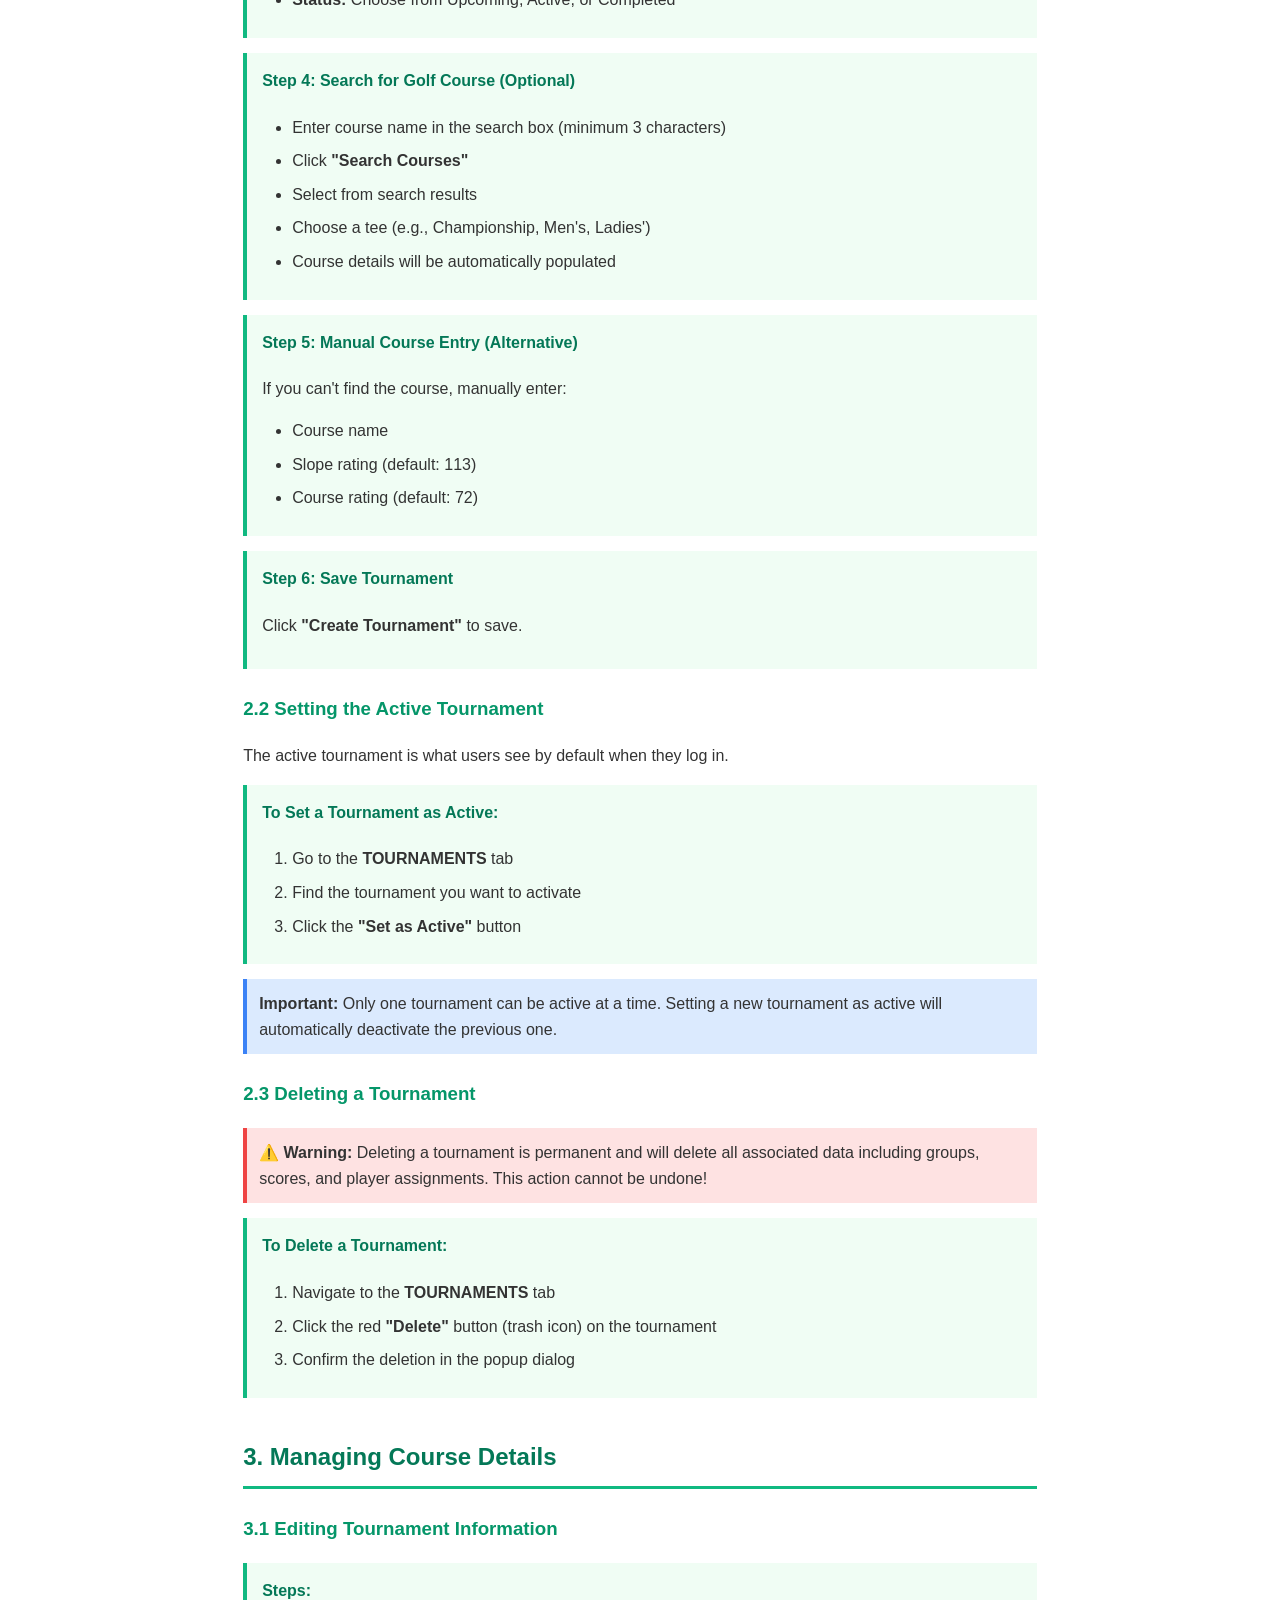
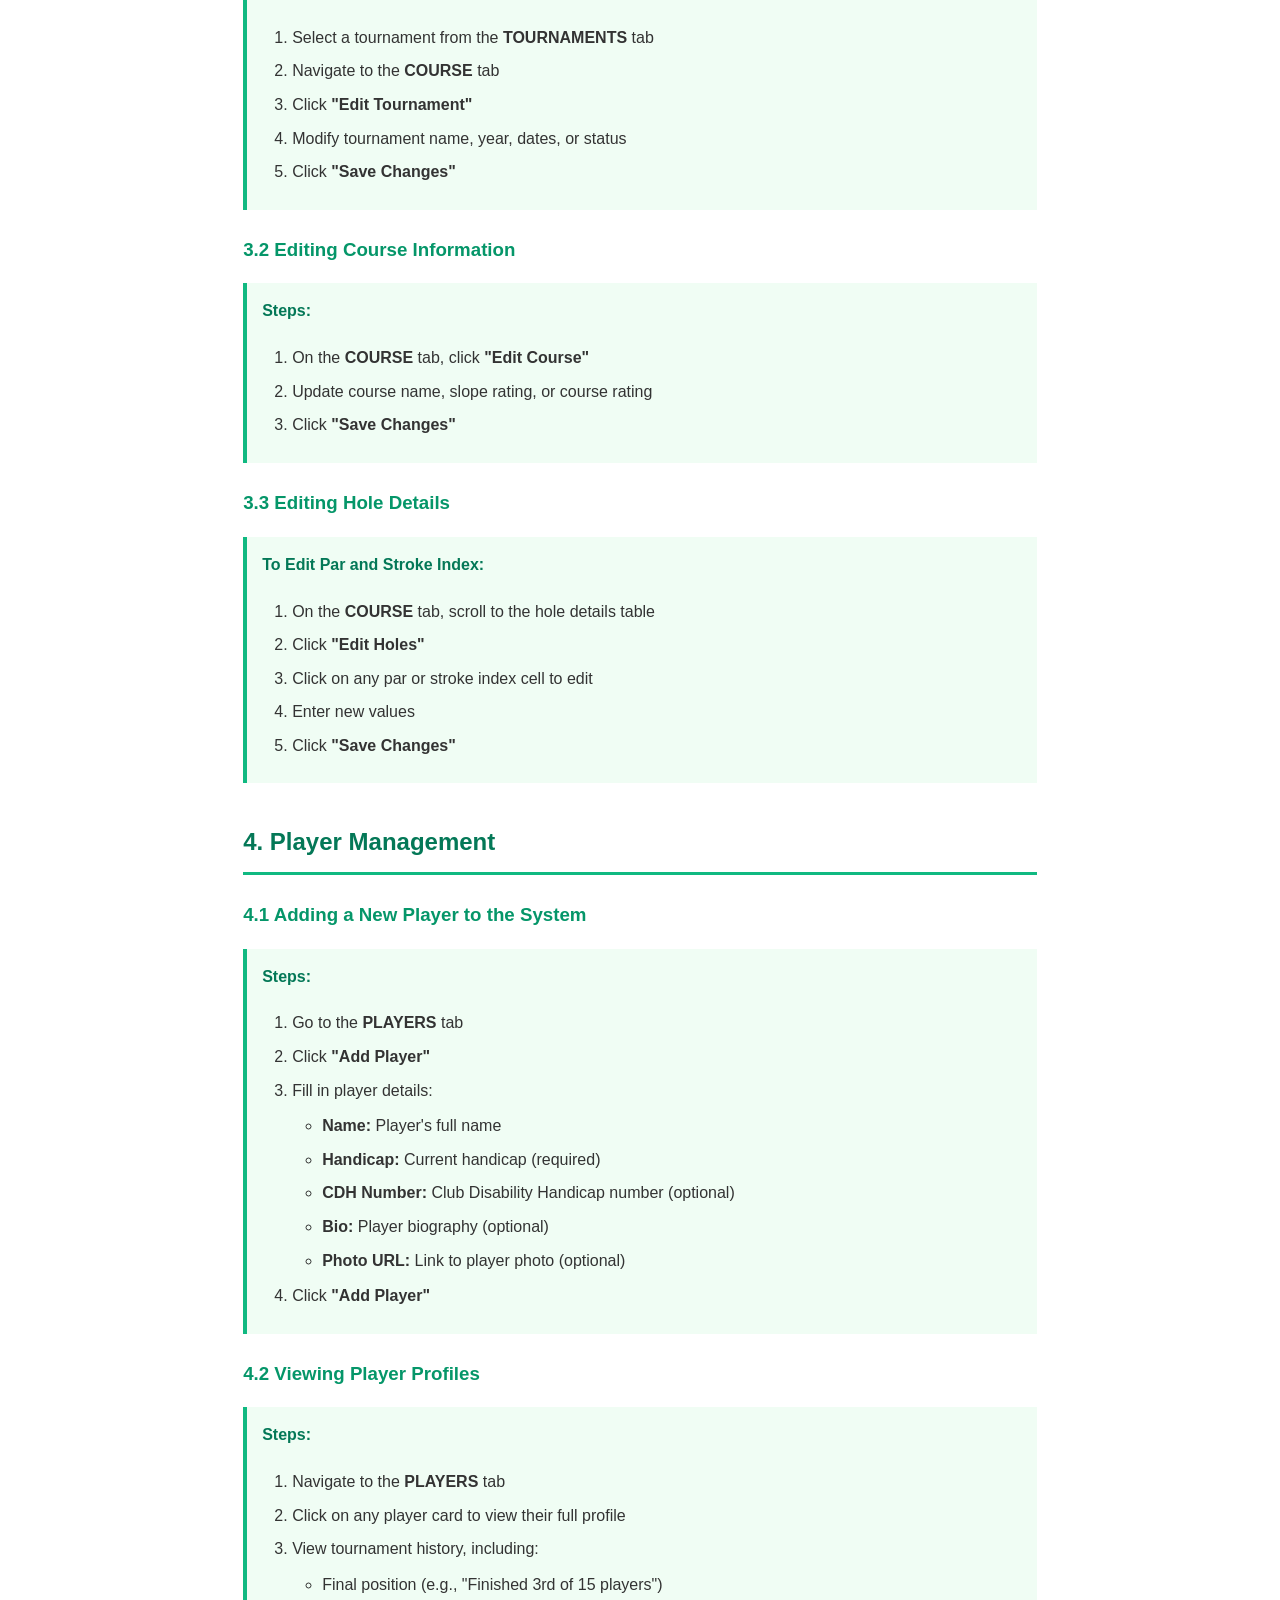
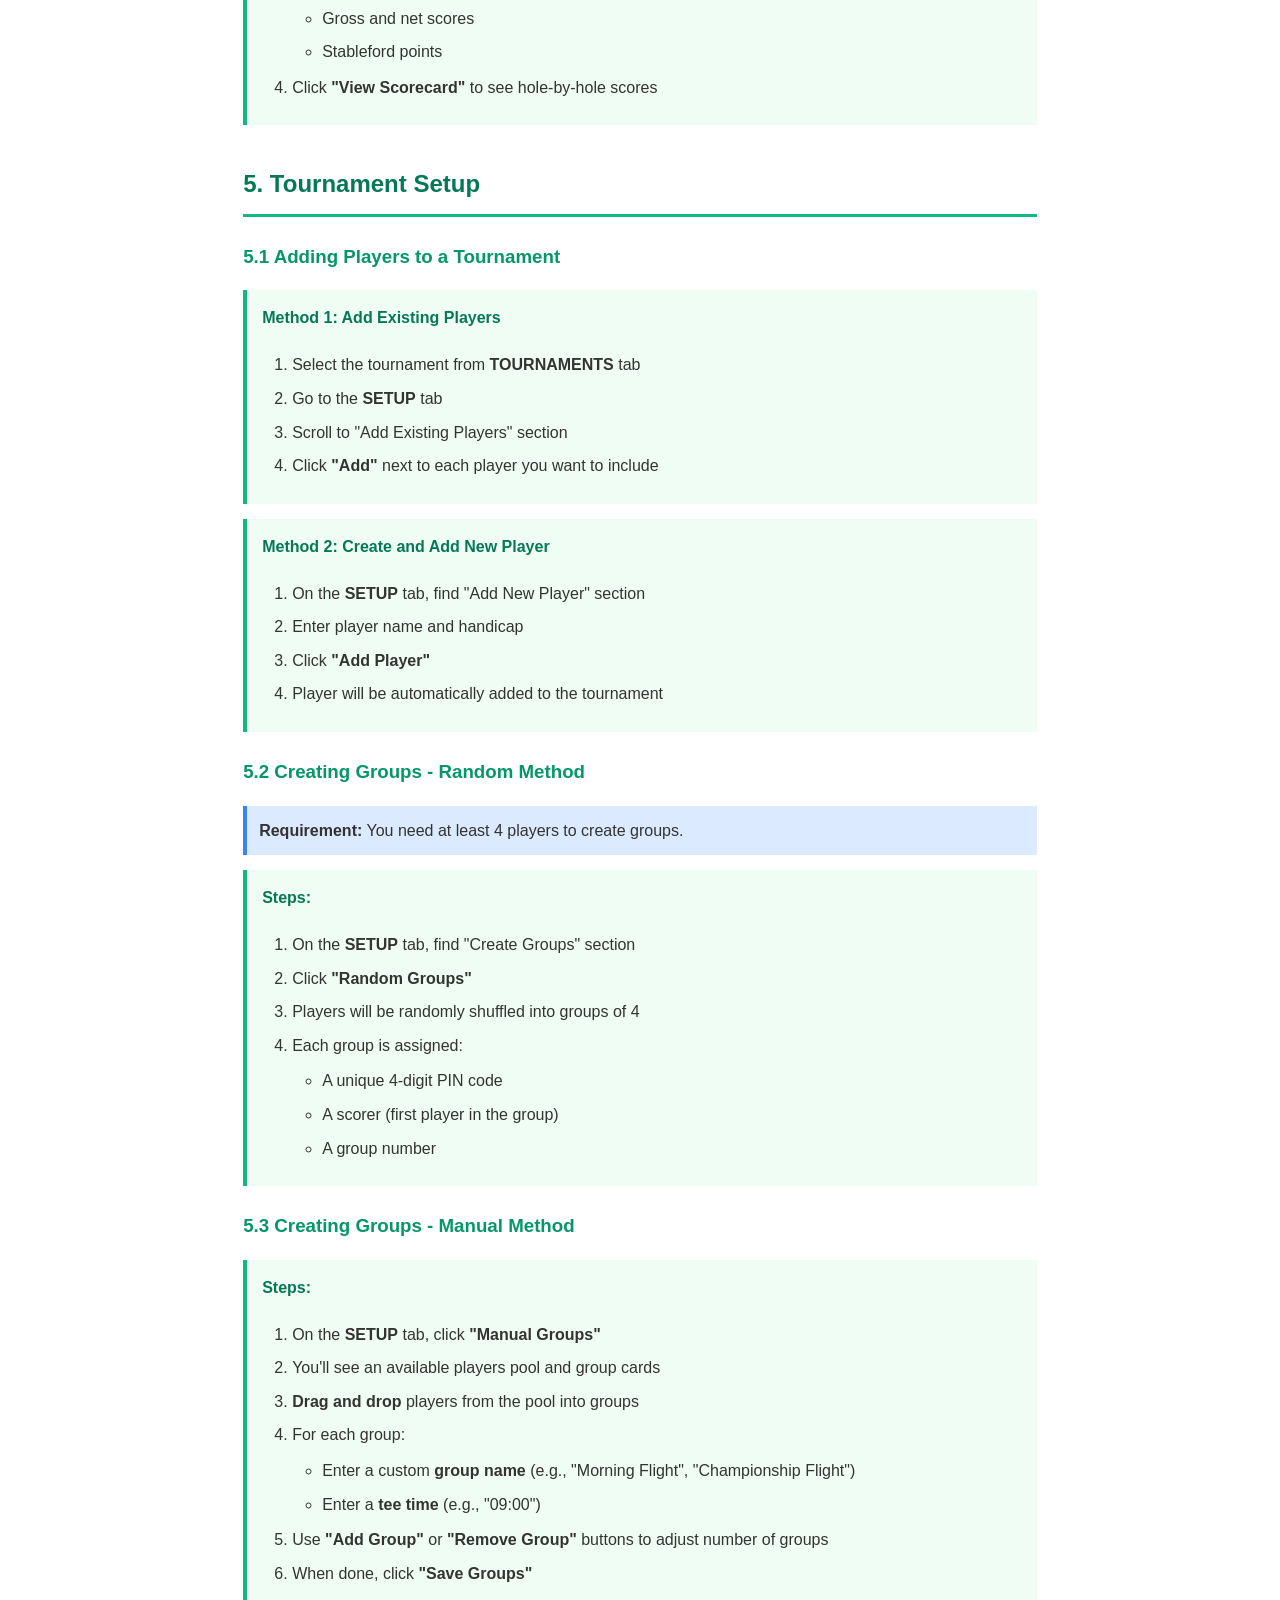
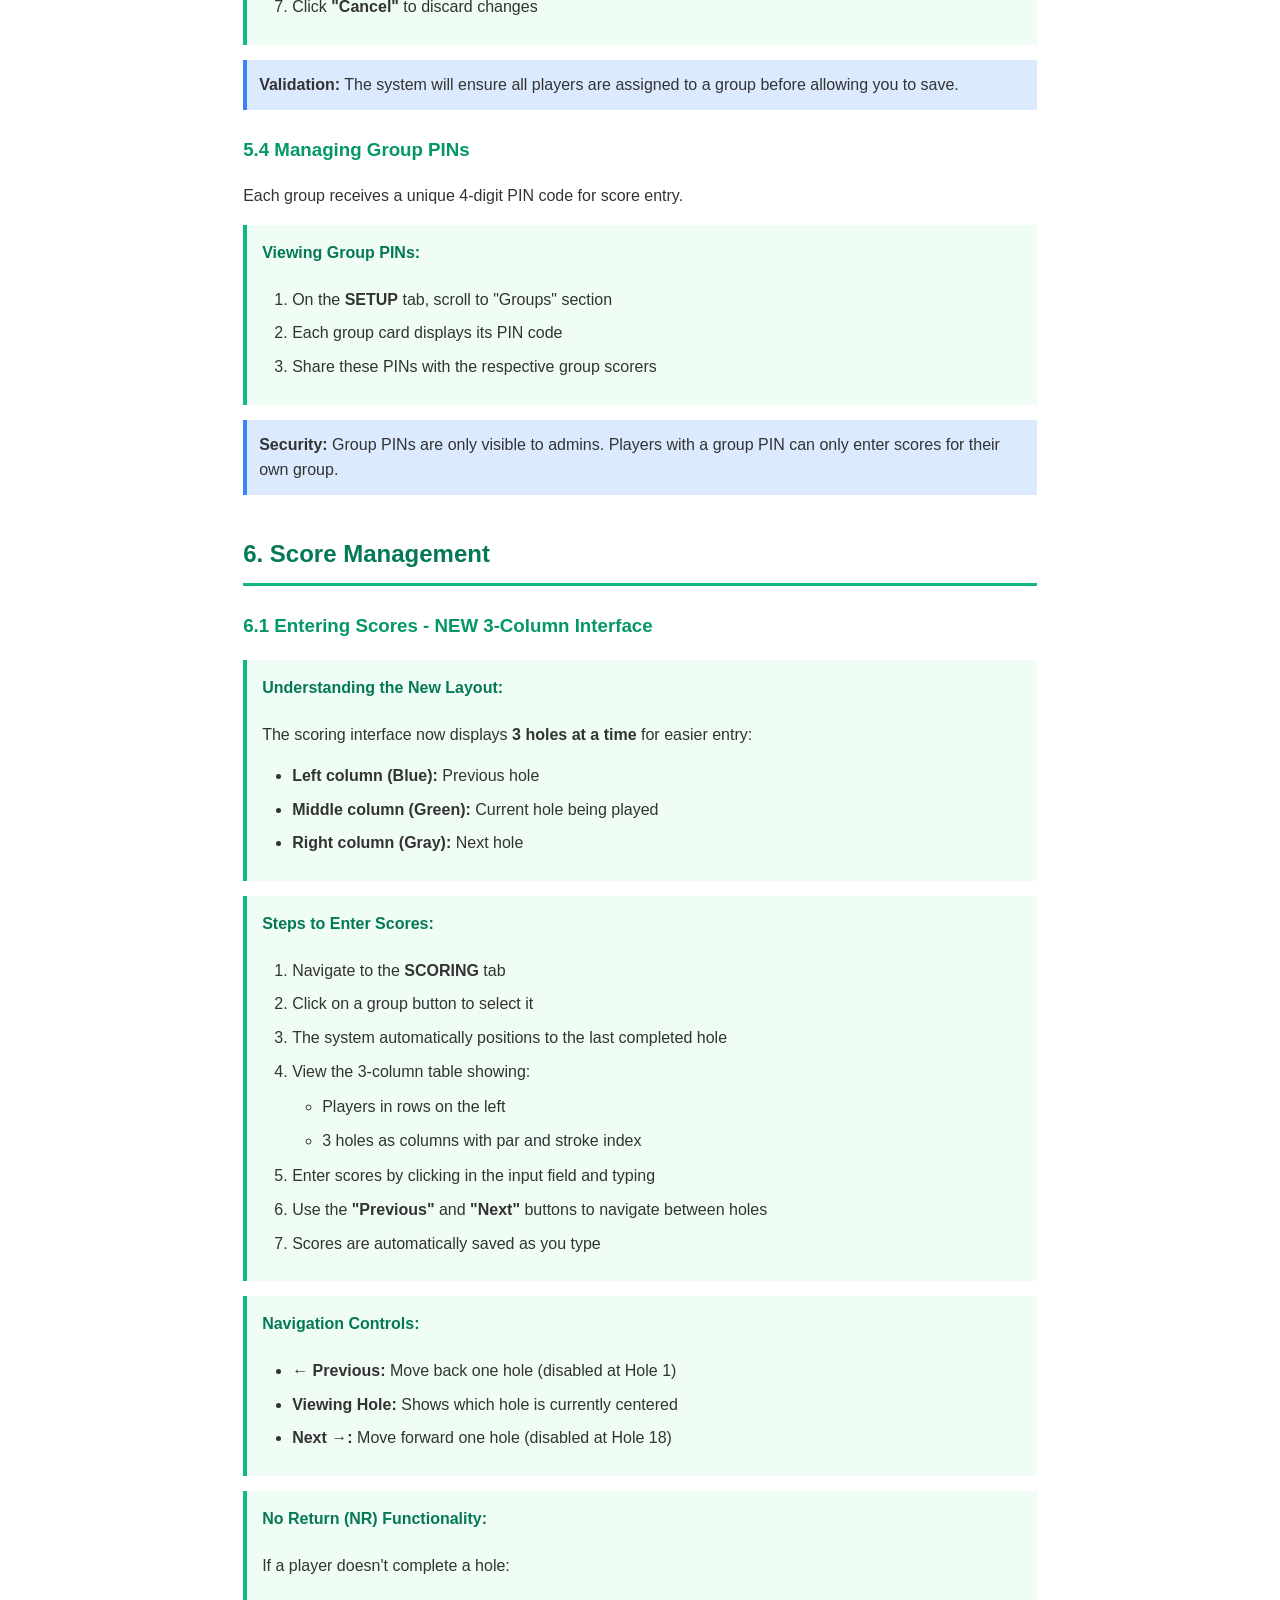
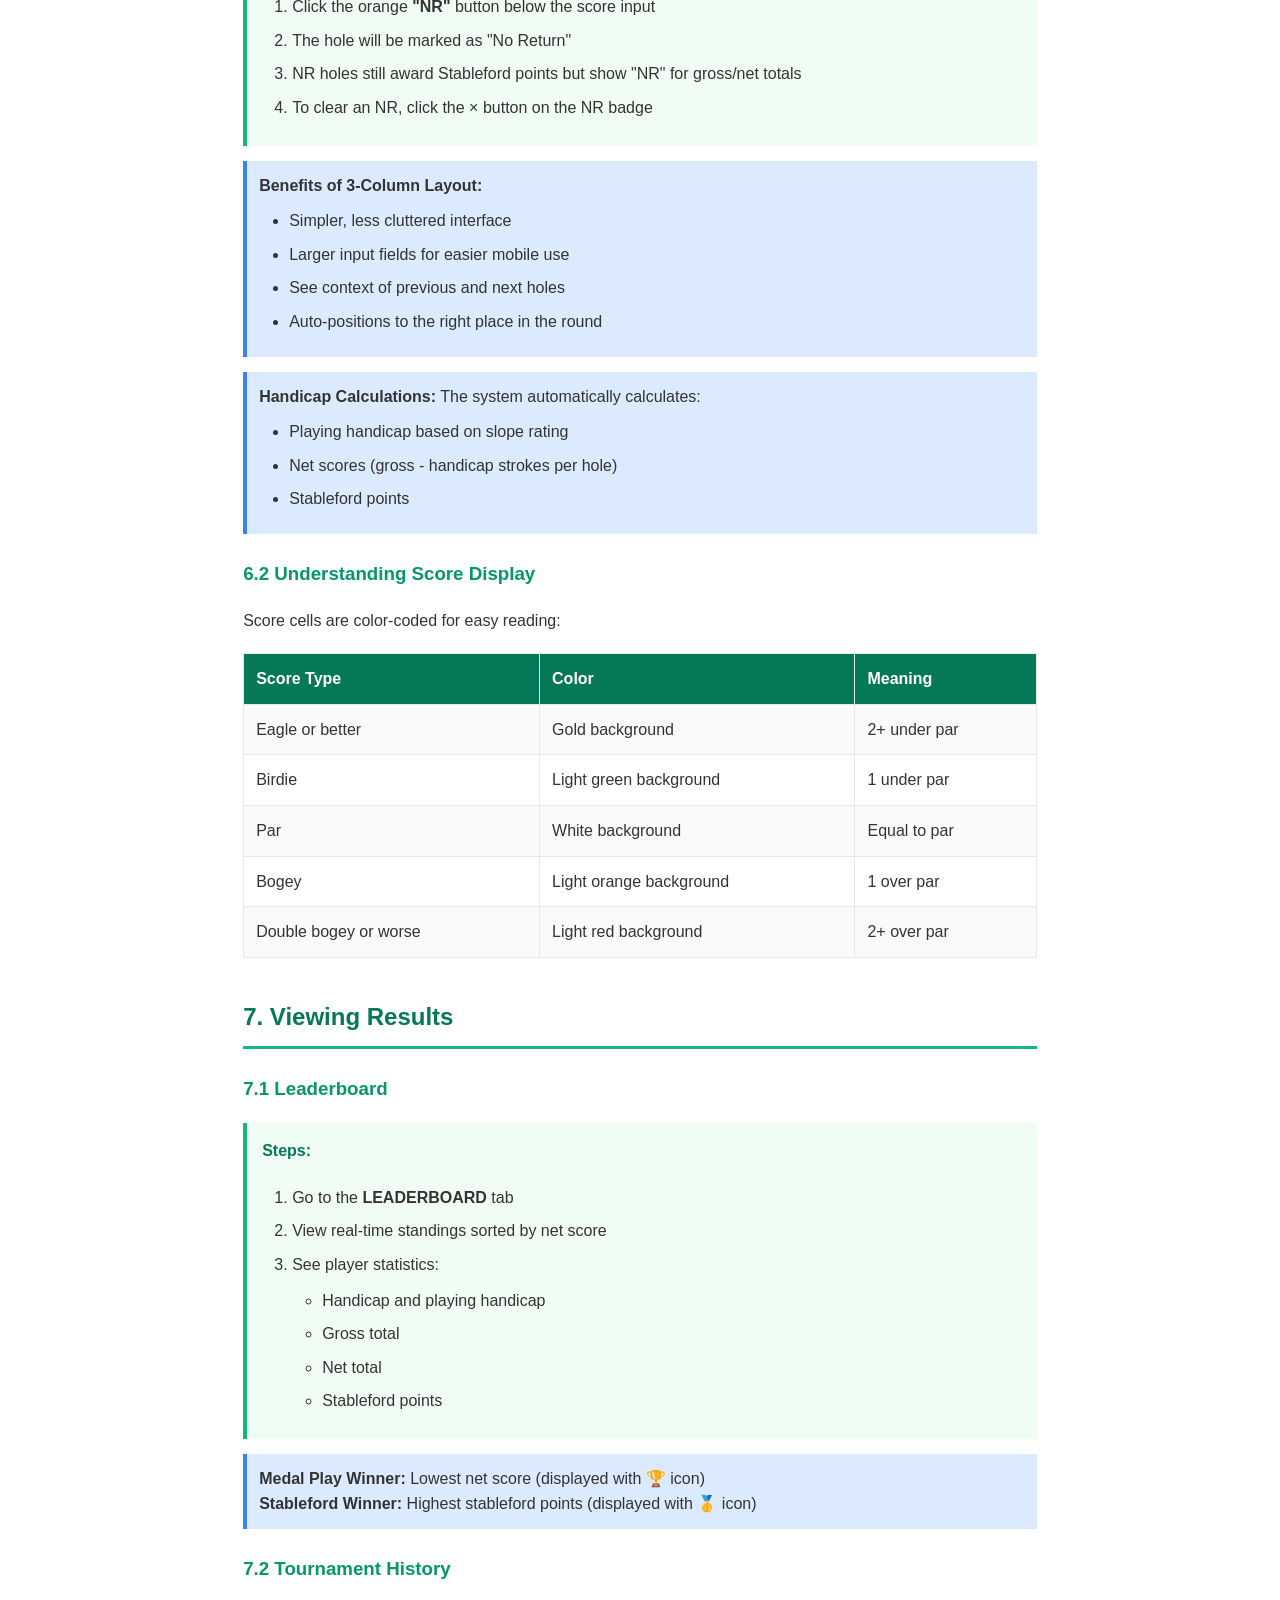
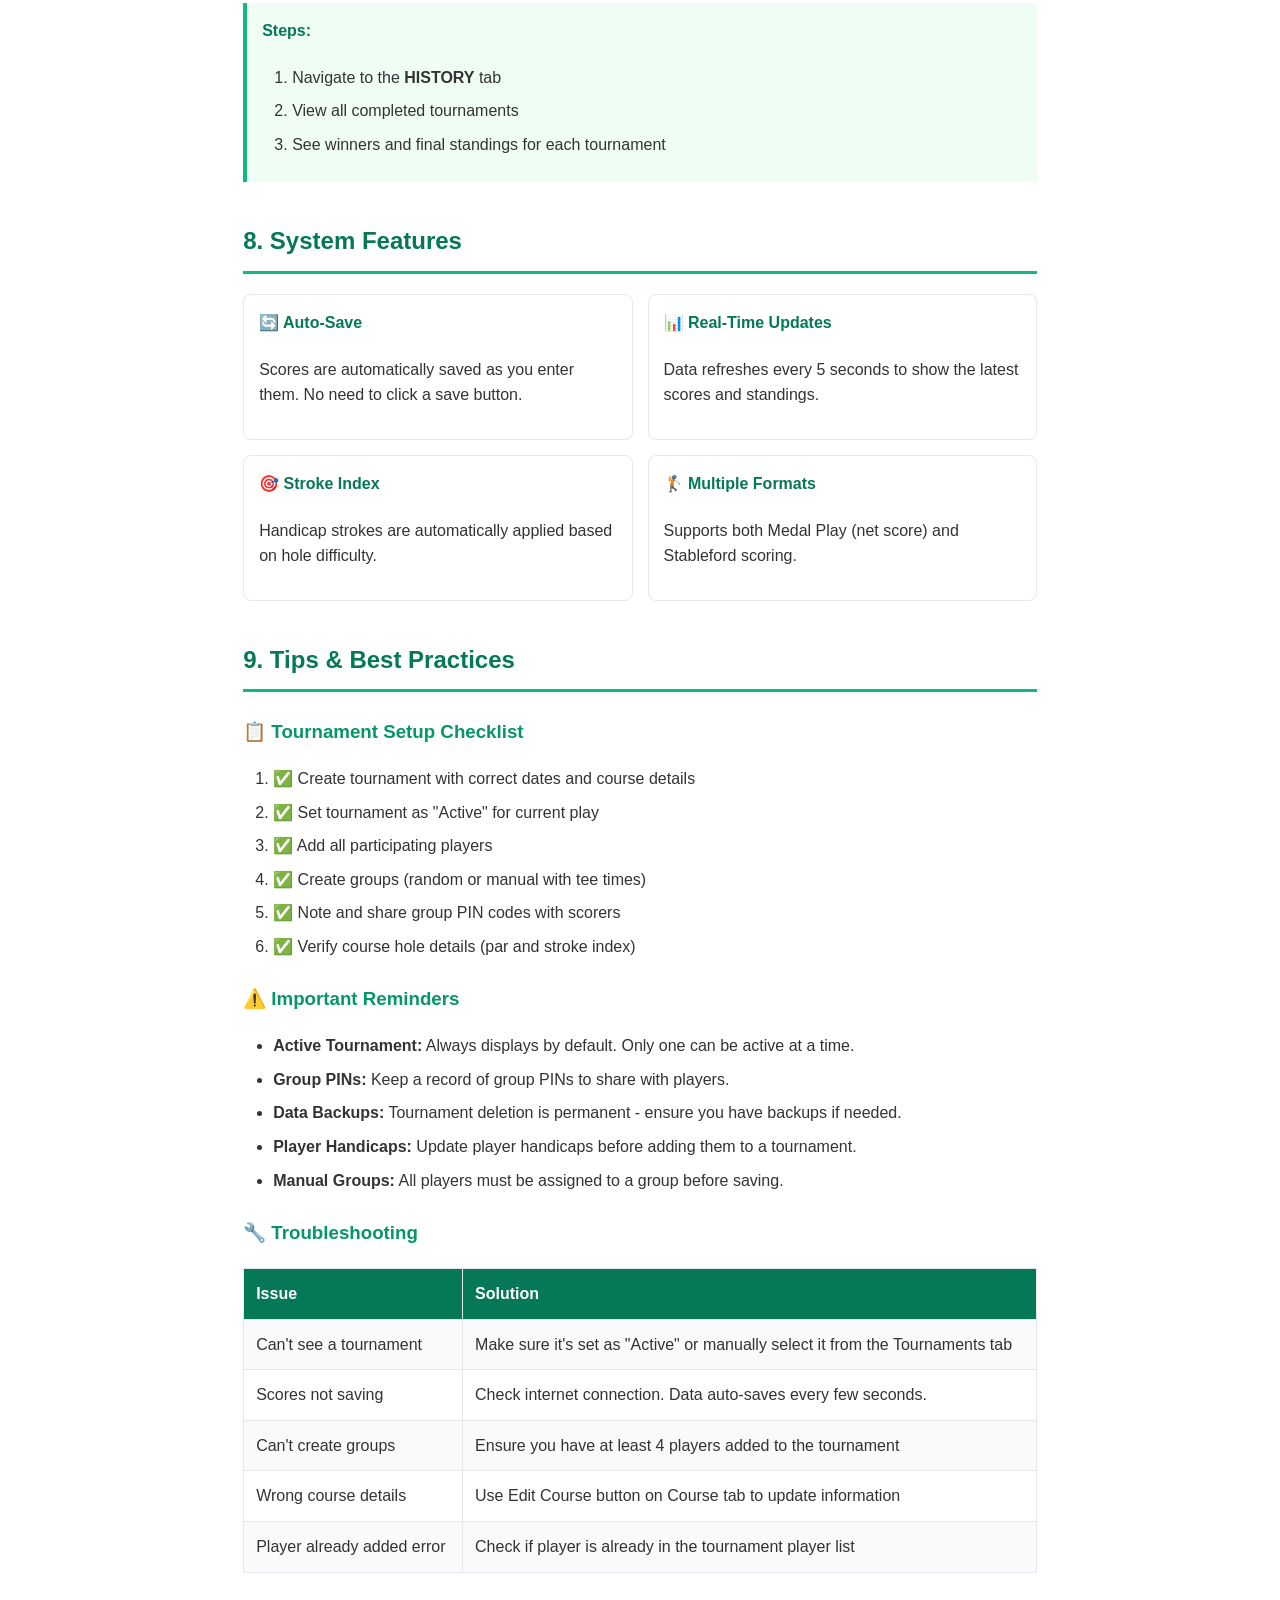
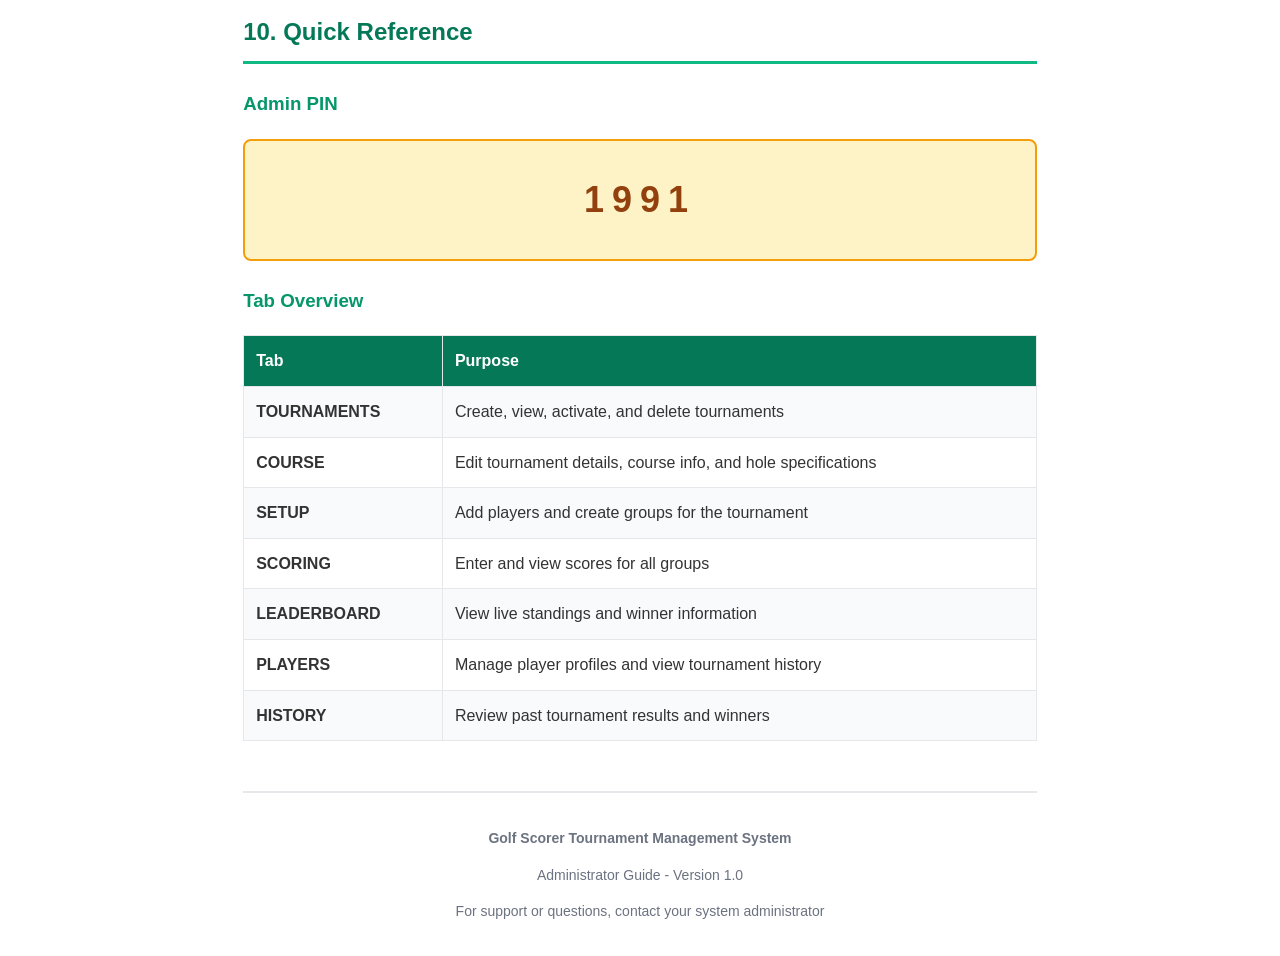
==== commit 372a8b12: "Update scoring manual and admin guide for clarity and consistency" ====
--- a/admin-guide.html
+++ b/admin-guide.html
@@ -475,20 +475,63 @@
     <h2>6. Score Management</h2>
 
     <div class="section">
-        <h3>6.1 Entering Scores</h3>
-        <div class="step">
-            <h4>Steps:</h4>
+        <h3>6.1 Entering Scores - NEW 3-Column Interface</h3>
+        <div class="step">
+            <h4>Understanding the New Layout:</h4>
+            <p>The scoring interface now displays <strong>3 holes at a time</strong> for easier entry:</p>
+            <ul>
+                <li><strong>Left column (Blue):</strong> Previous hole</li>
+                <li><strong>Middle column (Green):</strong> Current hole being played</li>
+                <li><strong>Right column (Gray):</strong> Next hole</li>
+            </ul>
+        </div>
+
+        <div class="step">
+            <h4>Steps to Enter Scores:</h4>
             <ol>
                 <li>Navigate to the <strong>SCORING</strong> tab</li>
-                <li>Select a group from the dropdown</li>
-                <li>For each player and hole:
+                <li>Click on a group button to select it</li>
+                <li>The system automatically positions to the last completed hole</li>
+                <li>View the 3-column table showing:
                     <ul>
-                        <li>Enter the number of strokes</li>
-                        <li>Press Enter or Tab to move to next field</li>
+                        <li>Players in rows on the left</li>
+                        <li>3 holes as columns with par and stroke index</li>
                     </ul>
                 </li>
-                <li>Scores are automatically saved</li>
-            </ol>
+                <li>Enter scores by clicking in the input field and typing</li>
+                <li>Use the <strong>"Previous"</strong> and <strong>"Next"</strong> buttons to navigate between holes</li>
+                <li>Scores are automatically saved as you type</li>
+            </ol>
+        </div>
+
+        <div class="step">
+            <h4>Navigation Controls:</h4>
+            <ul>
+                <li><strong>← Previous:</strong> Move back one hole (disabled at Hole 1)</li>
+                <li><strong>Viewing Hole:</strong> Shows which hole is currently centered</li>
+                <li><strong>Next →:</strong> Move forward one hole (disabled at Hole 18)</li>
+            </ul>
+        </div>
+
+        <div class="step">
+            <h4>No Return (NR) Functionality:</h4>
+            <p>If a player doesn't complete a hole:</p>
+            <ol>
+                <li>Click the orange <strong>"NR"</strong> button below the score input</li>
+                <li>The hole will be marked as "No Return"</li>
+                <li>NR holes still award Stableford points but show "NR" for gross/net totals</li>
+                <li>To clear an NR, click the × button on the NR badge</li>
+            </ol>
+        </div>
+
+        <div class="note">
+            <strong>Benefits of 3-Column Layout:</strong>
+            <ul>
+                <li>Simpler, less cluttered interface</li>
+                <li>Larger input fields for easier mobile use</li>
+                <li>See context of previous and next holes</li>
+                <li>Auto-positions to the right place in the round</li>
+            </ul>
         </div>
 
         <div class="note">
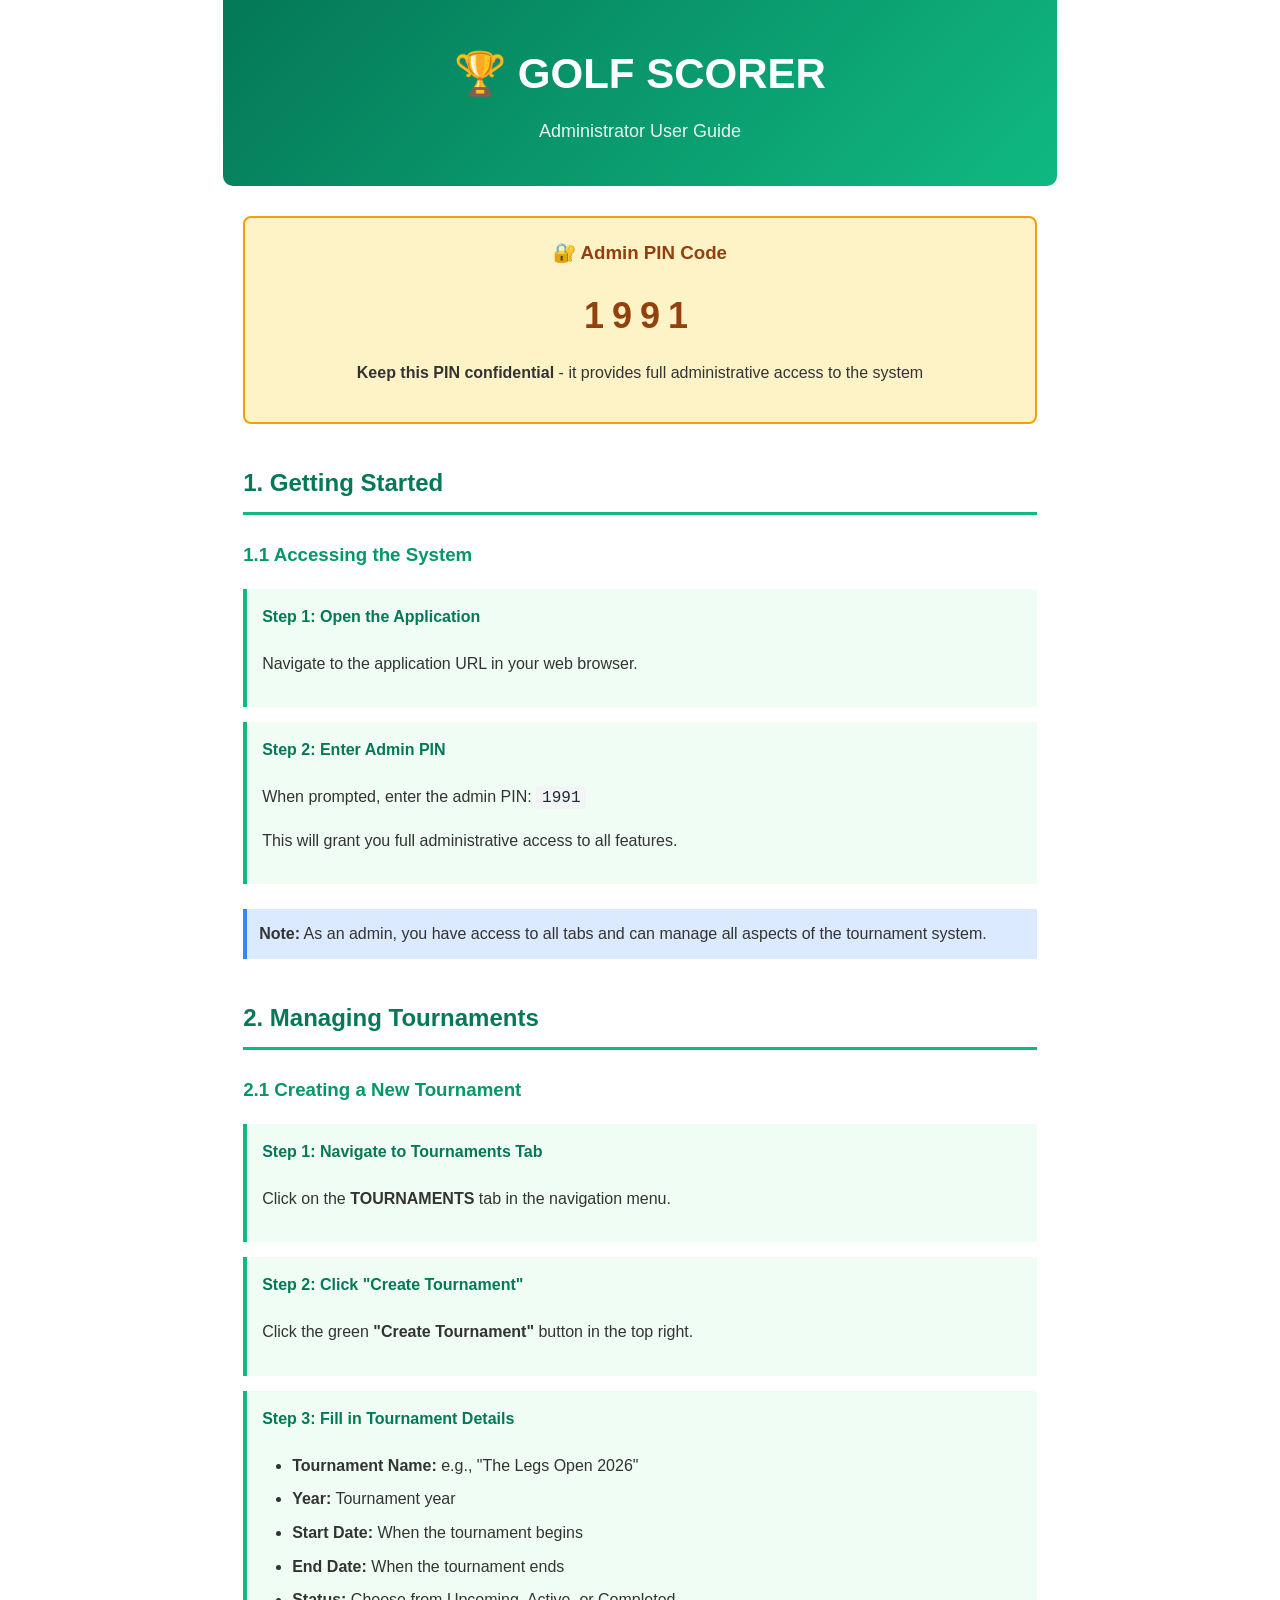
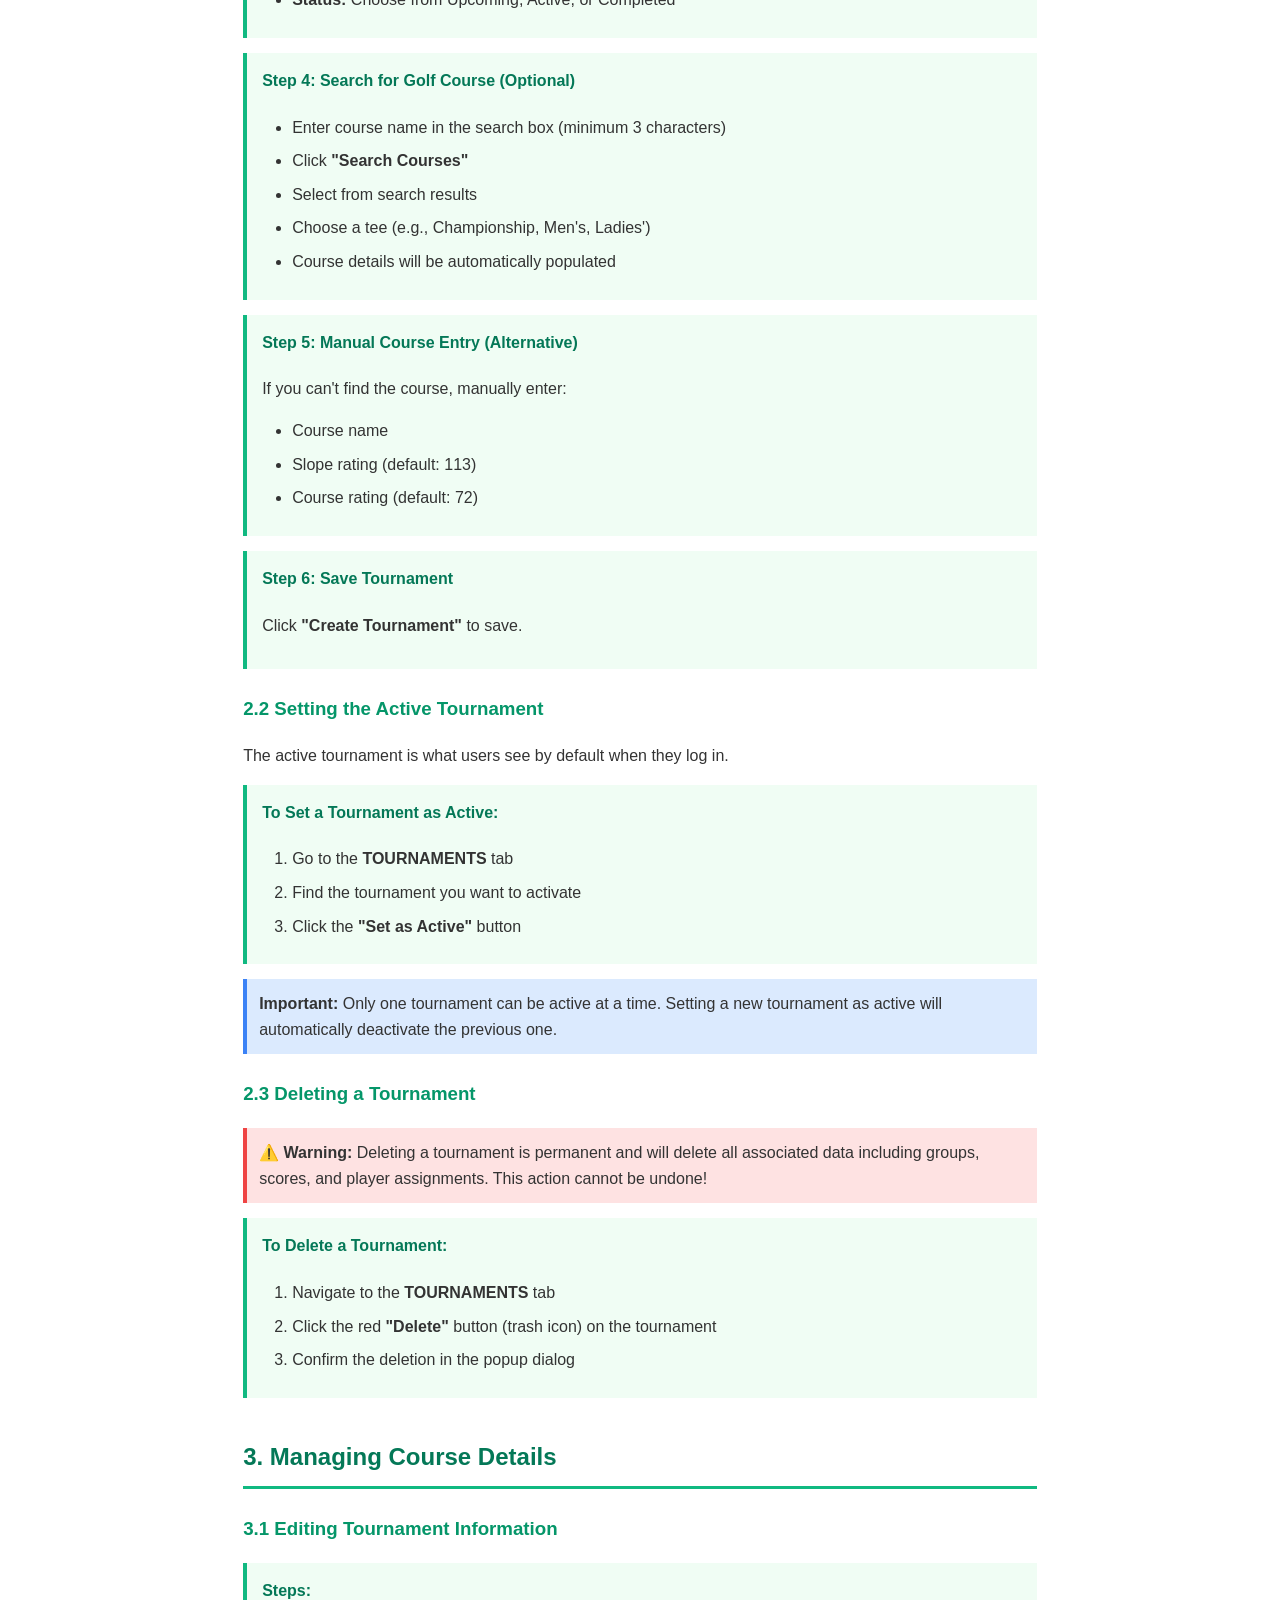
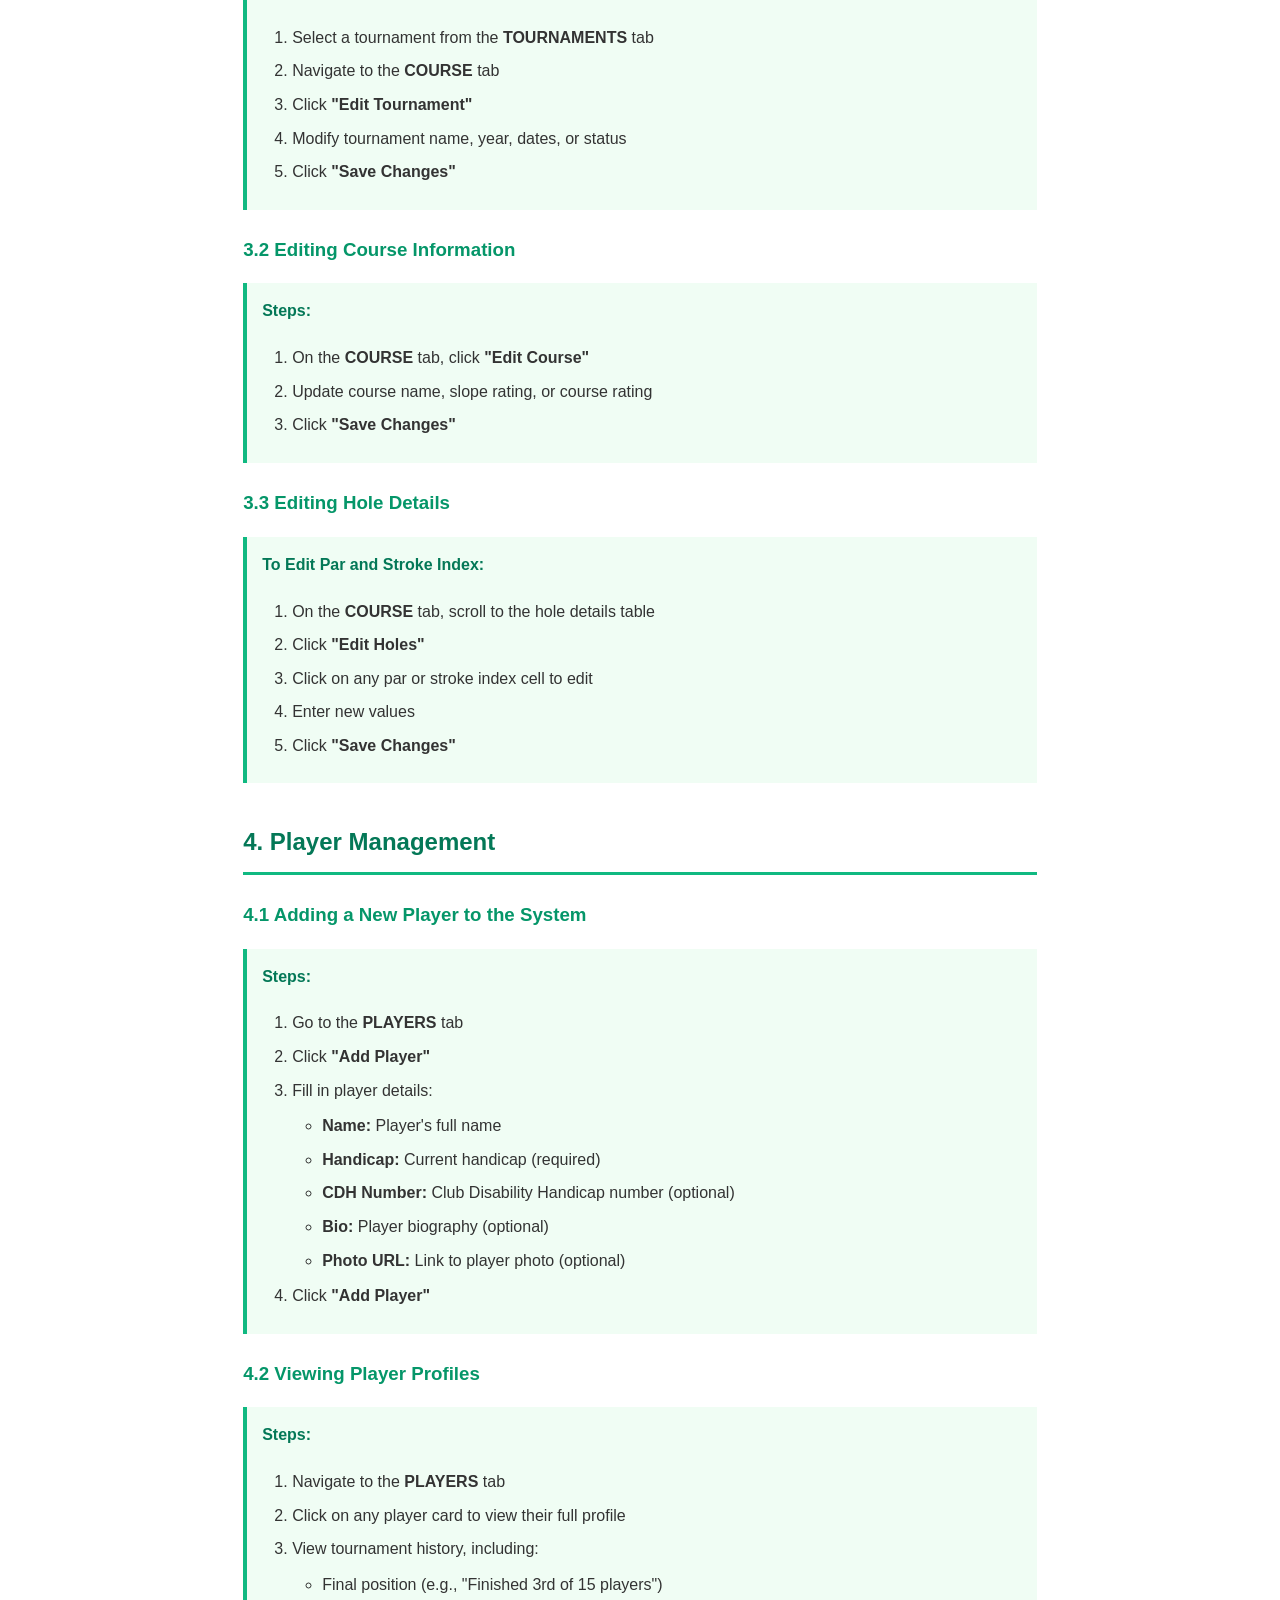
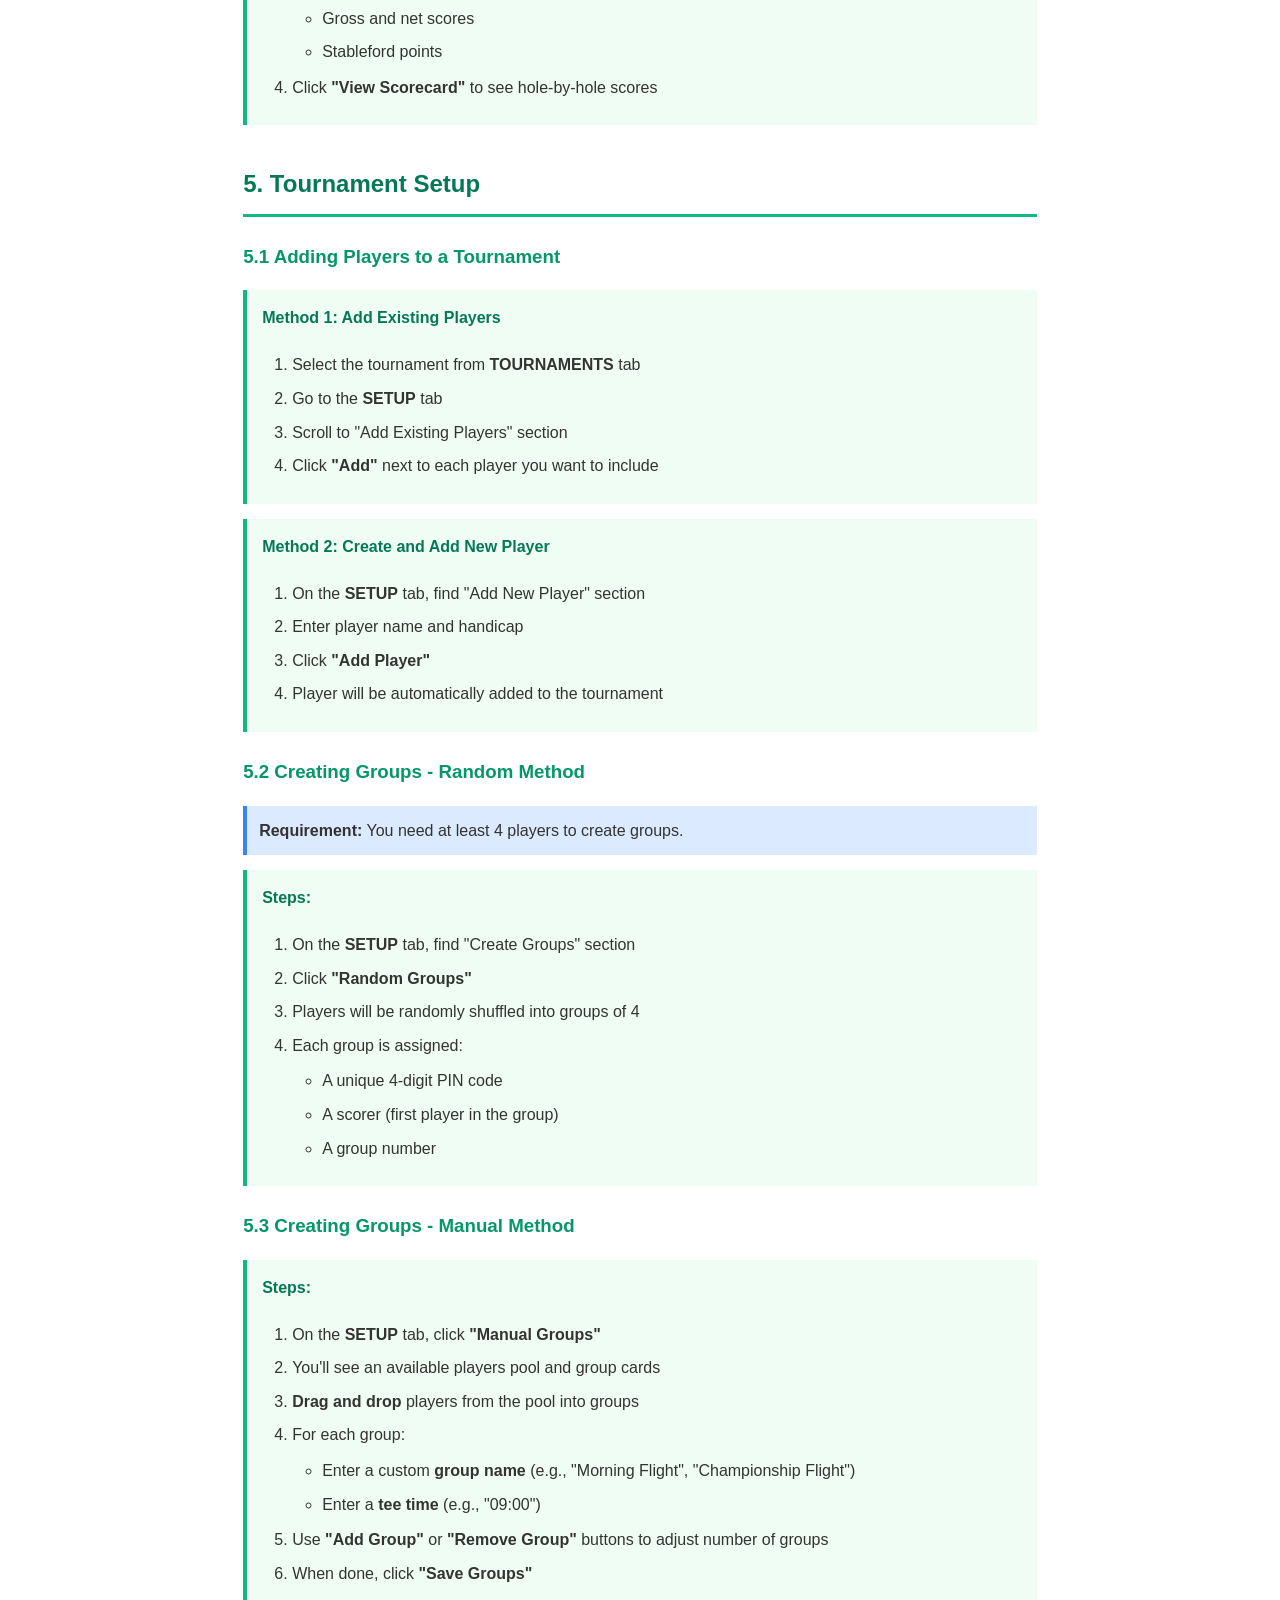
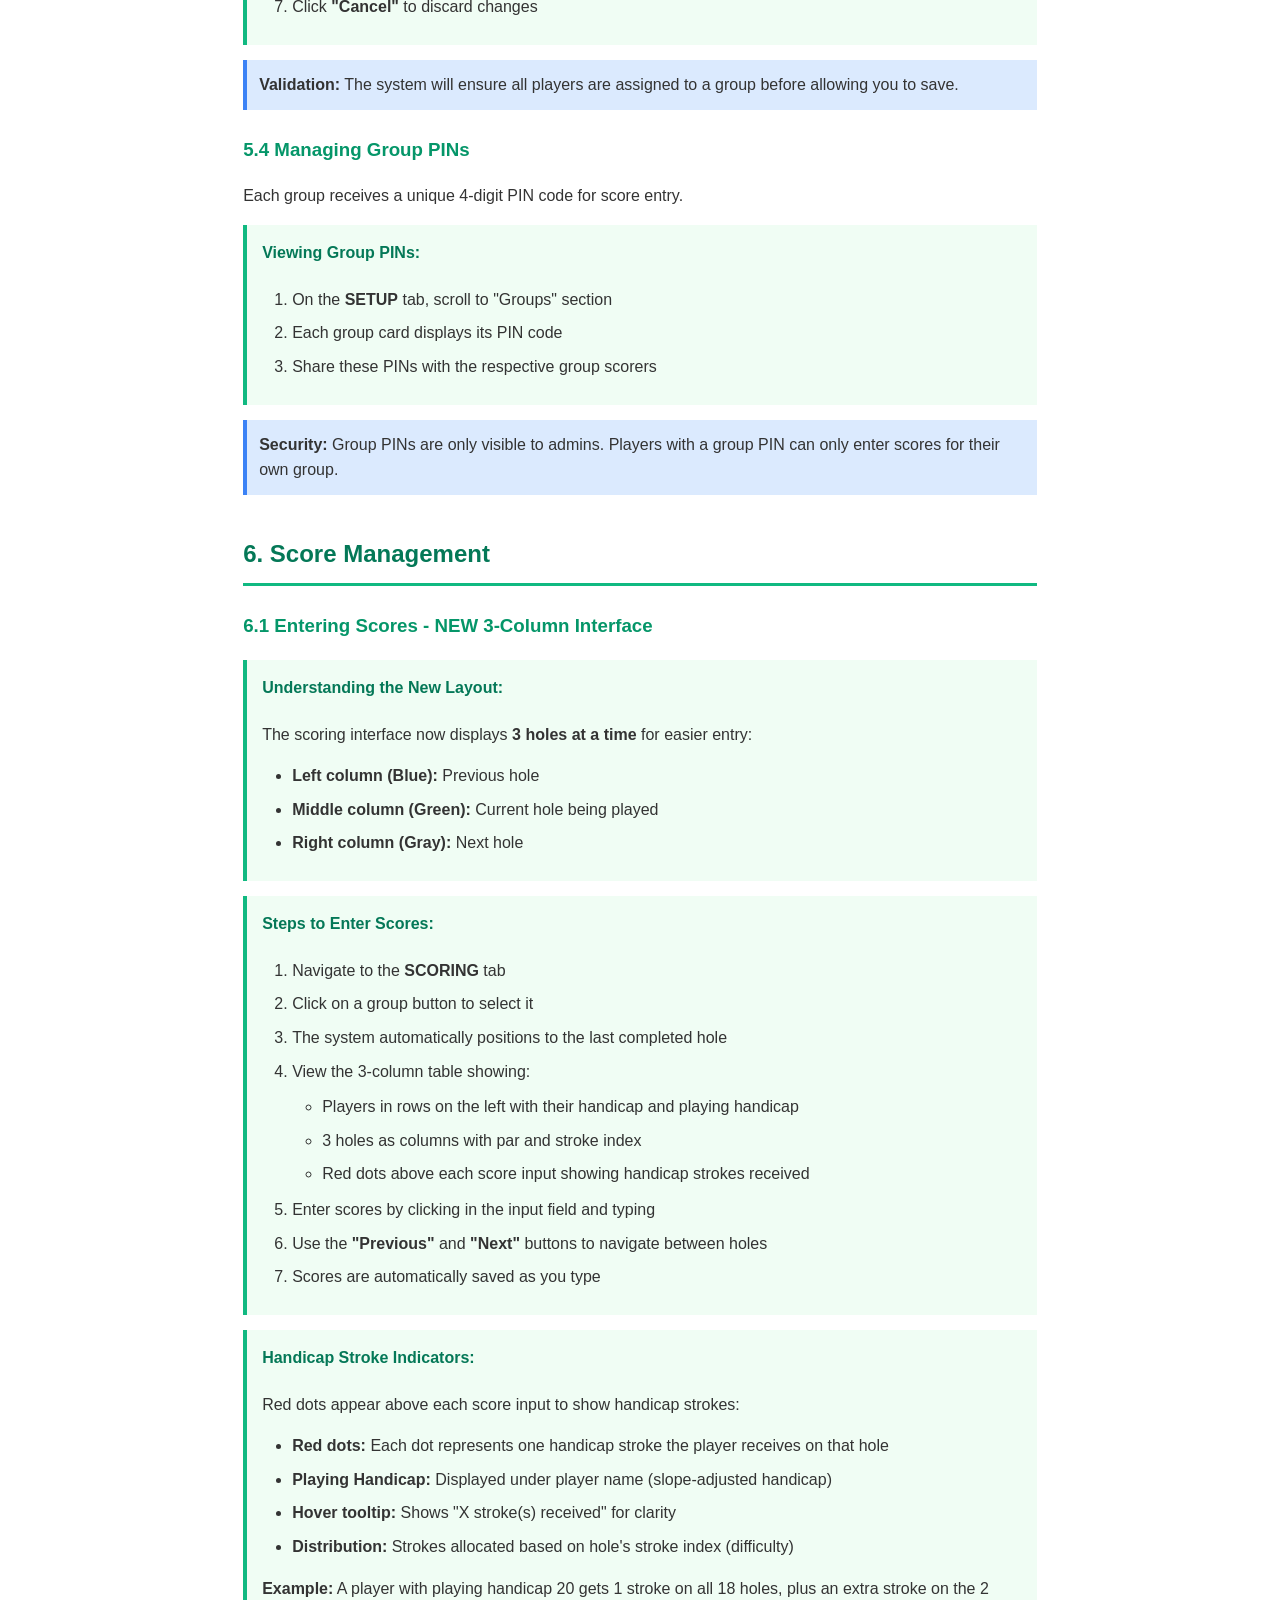
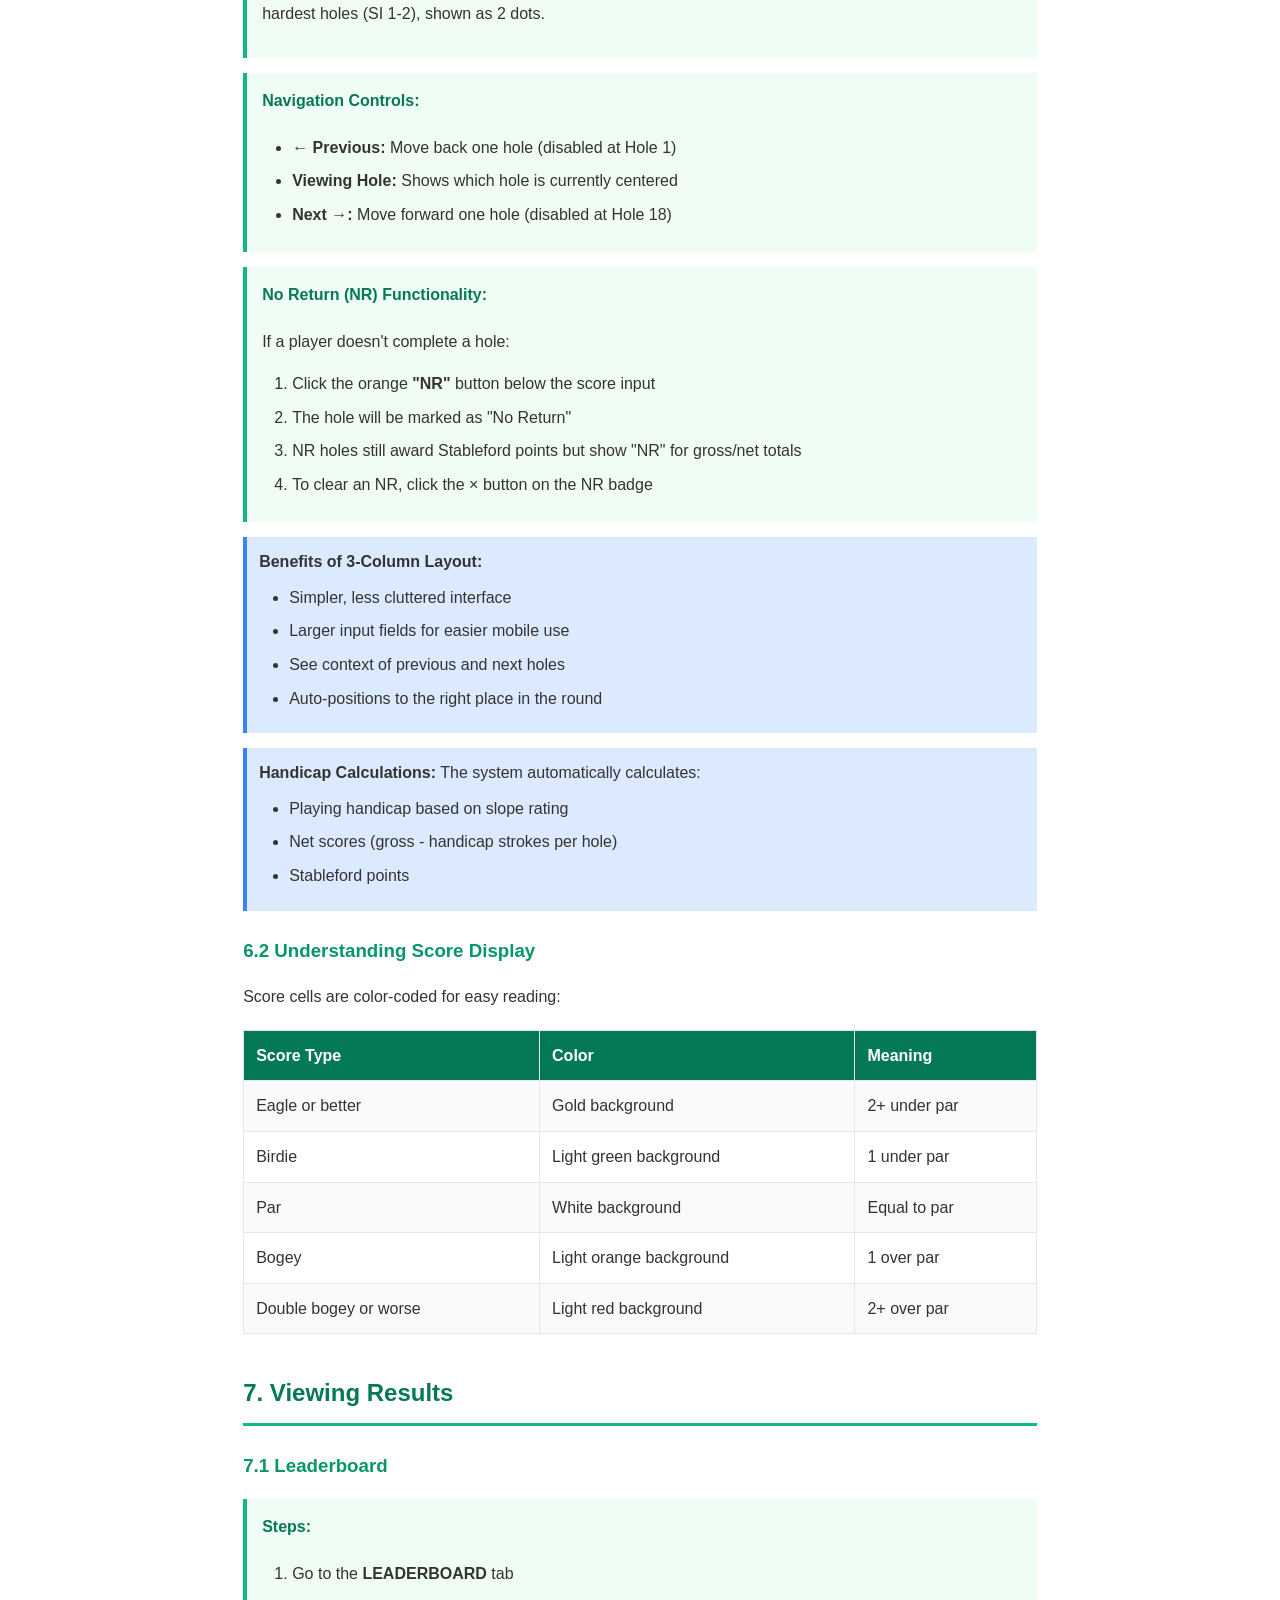
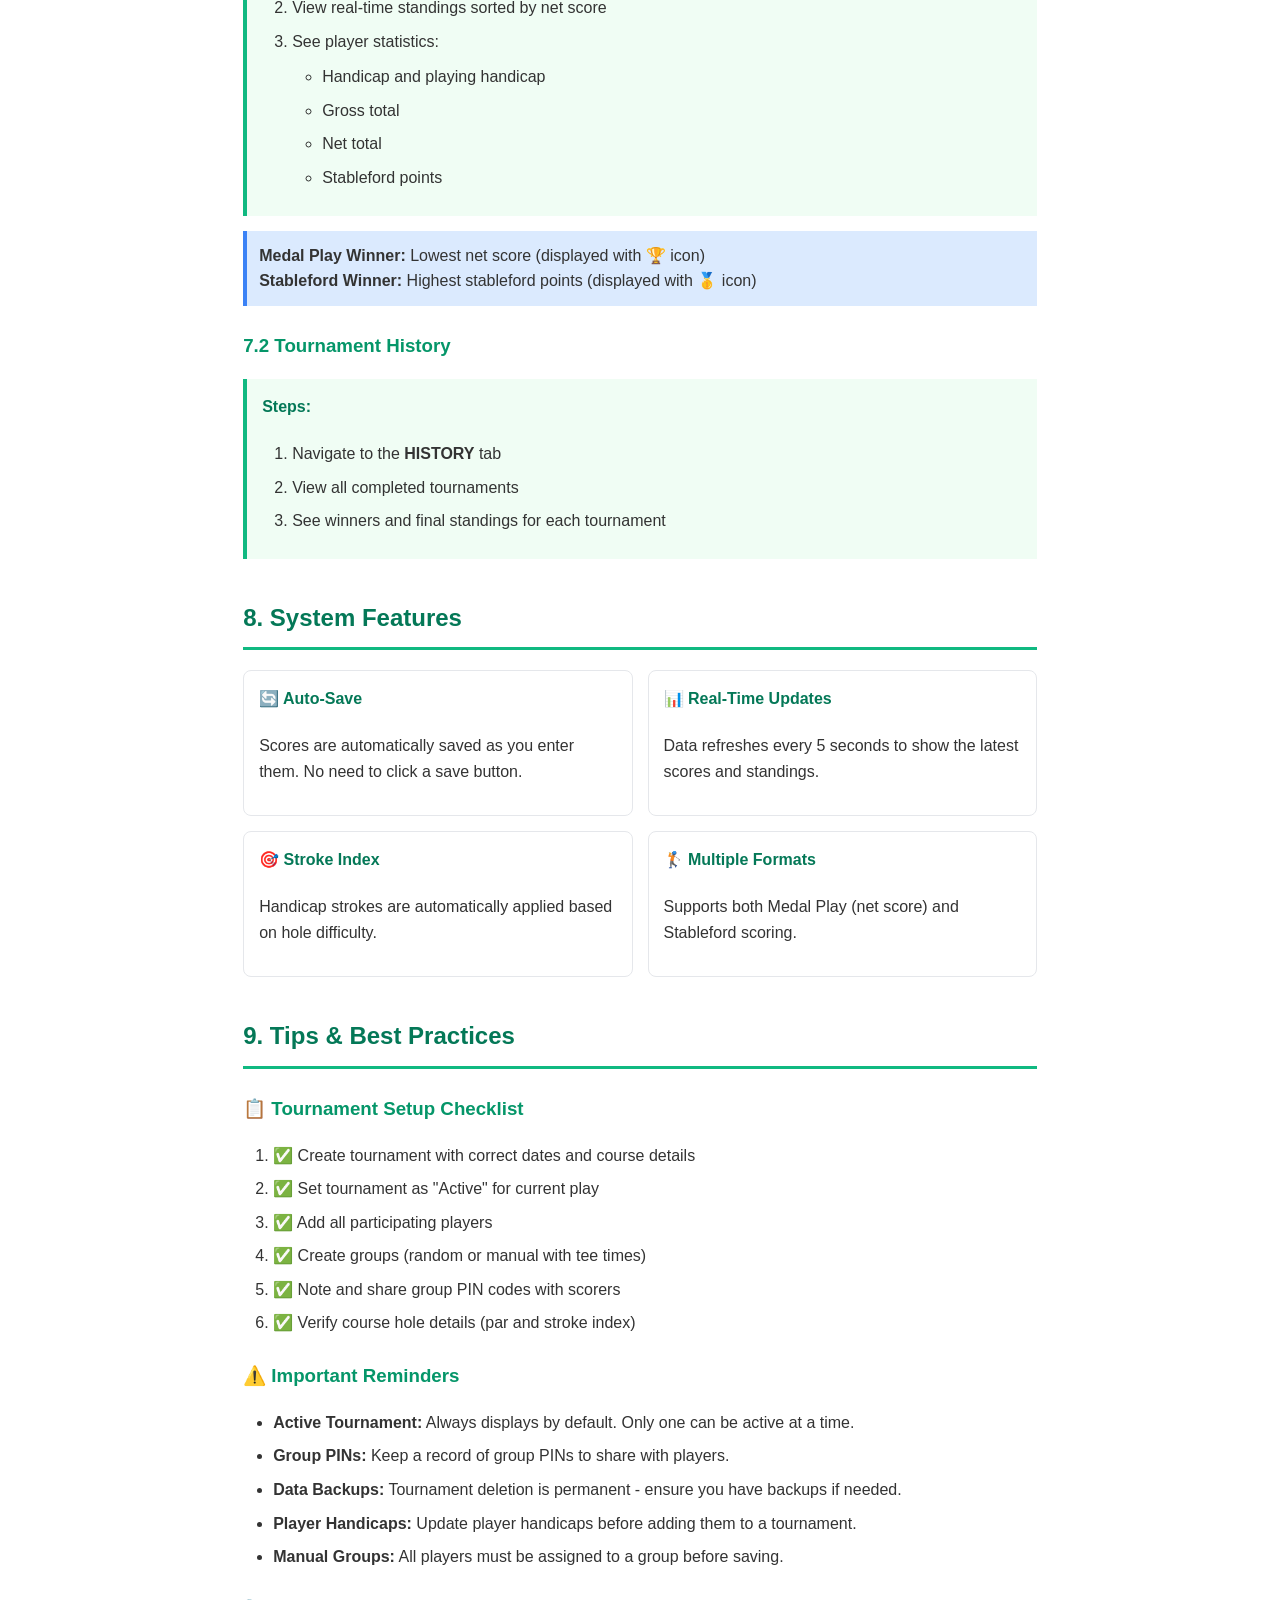
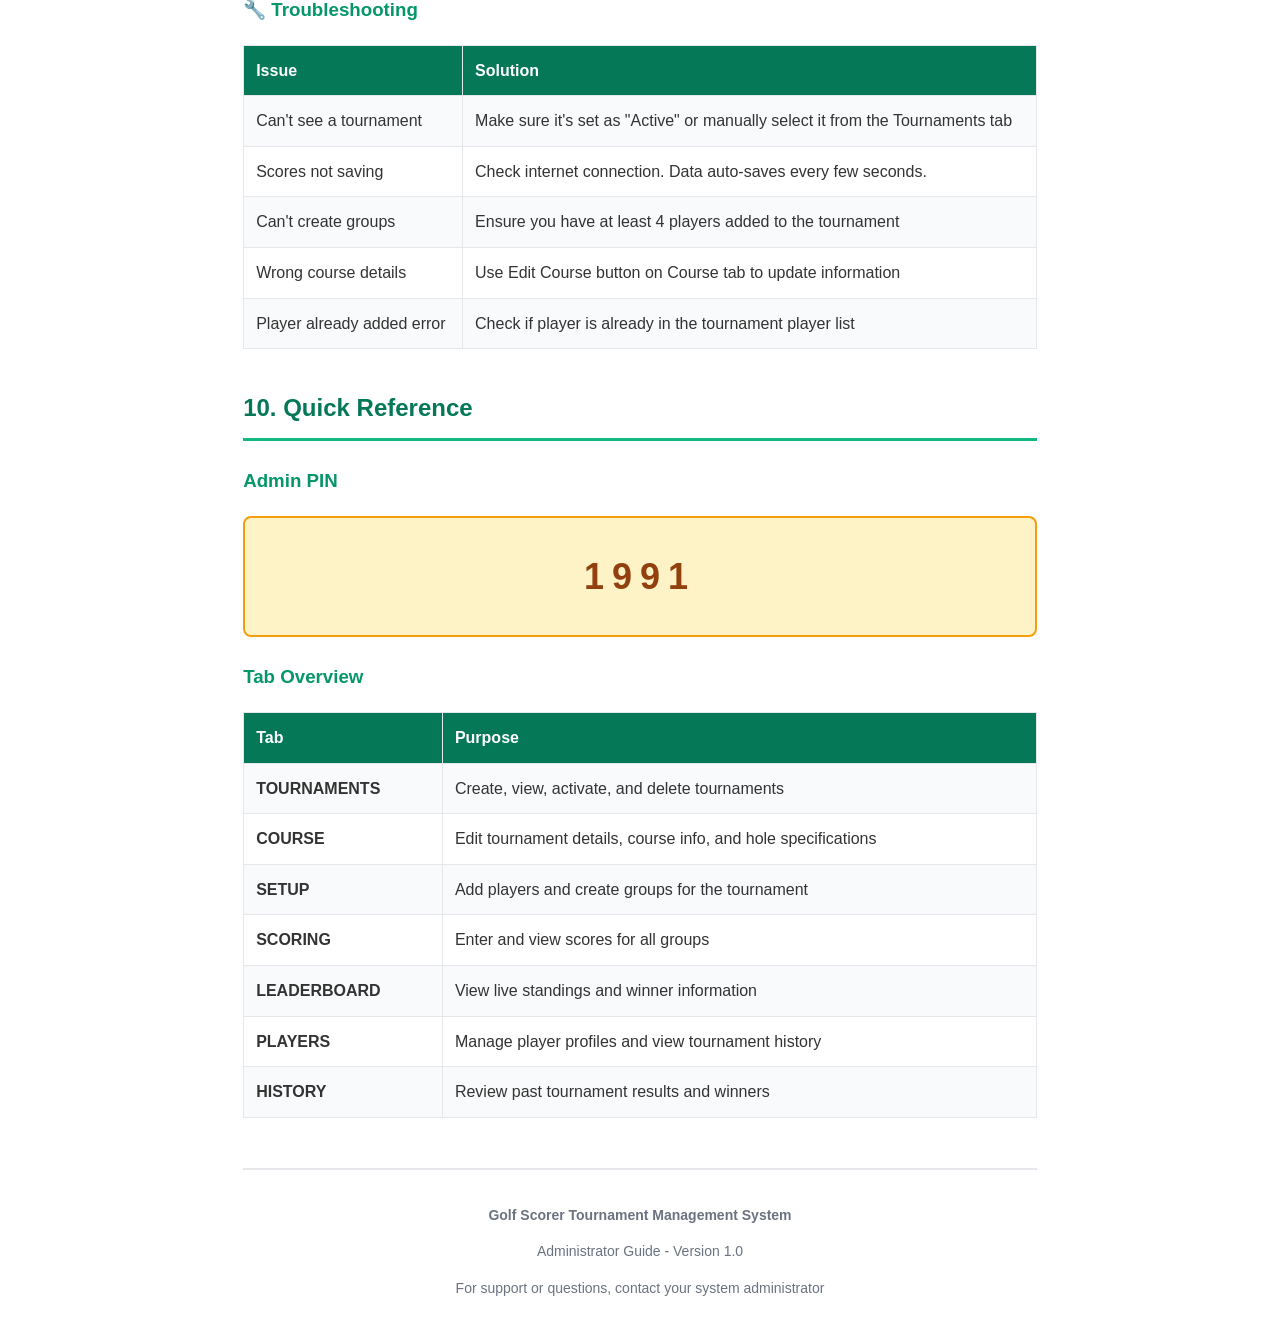
==== commit 94e2f1d5: "Enhance scoring manuals with detailed explanations of handicap stroke indicators and their visual re" ====
--- a/admin-guide.html
+++ b/admin-guide.html
@@ -494,14 +494,27 @@
                 <li>The system automatically positions to the last completed hole</li>
                 <li>View the 3-column table showing:
                     <ul>
-                        <li>Players in rows on the left</li>
+                        <li>Players in rows on the left with their handicap and playing handicap</li>
                         <li>3 holes as columns with par and stroke index</li>
+                        <li>Red dots above each score input showing handicap strokes received</li>
                     </ul>
                 </li>
                 <li>Enter scores by clicking in the input field and typing</li>
                 <li>Use the <strong>"Previous"</strong> and <strong>"Next"</strong> buttons to navigate between holes</li>
                 <li>Scores are automatically saved as you type</li>
             </ol>
+        </div>
+
+        <div class="step">
+            <h4>Handicap Stroke Indicators:</h4>
+            <p>Red dots appear above each score input to show handicap strokes:</p>
+            <ul>
+                <li><strong>Red dots:</strong> Each dot represents one handicap stroke the player receives on that hole</li>
+                <li><strong>Playing Handicap:</strong> Displayed under player name (slope-adjusted handicap)</li>
+                <li><strong>Hover tooltip:</strong> Shows "X stroke(s) received" for clarity</li>
+                <li><strong>Distribution:</strong> Strokes allocated based on hole's stroke index (difficulty)</li>
+            </ul>
+            <p><strong>Example:</strong> A player with playing handicap 20 gets 1 stroke on all 18 holes, plus an extra stroke on the 2 hardest holes (SI 1-2), shown as 2 dots.</p>
         </div>
 
         <div class="step">
